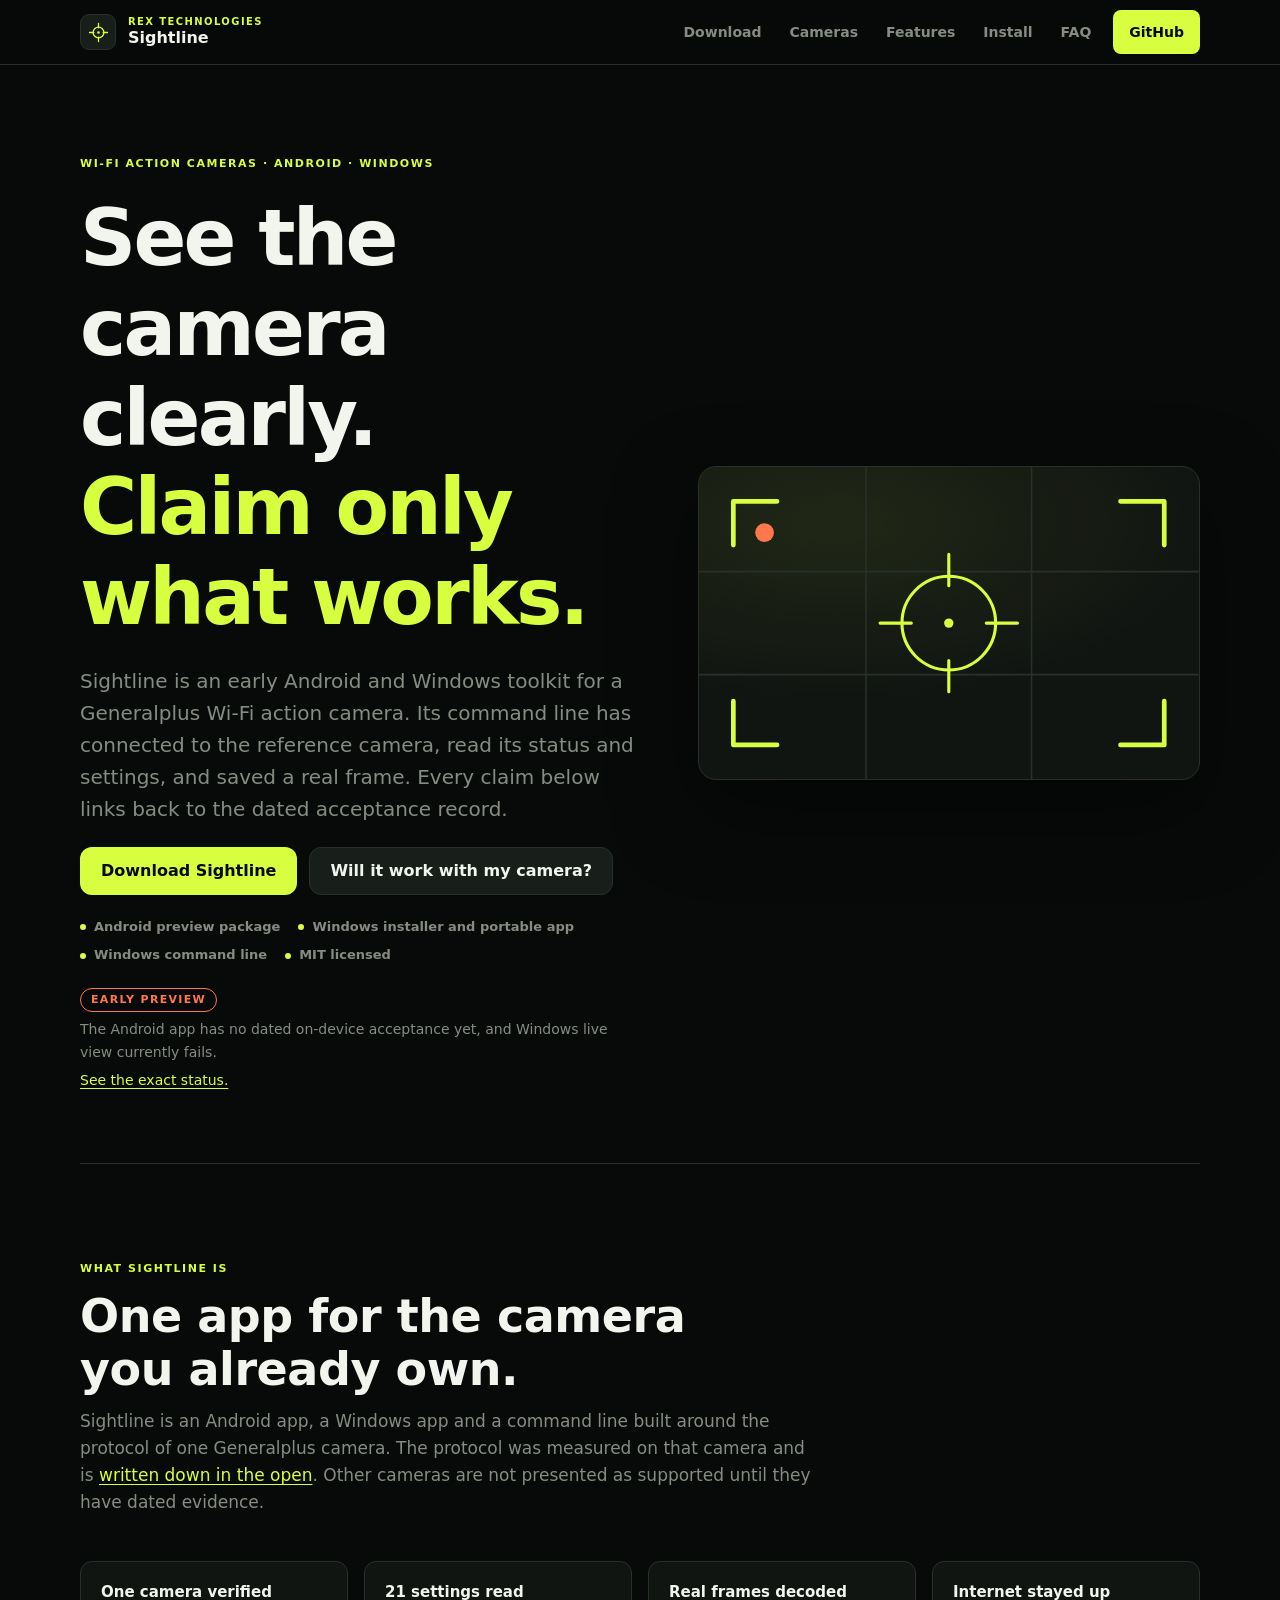
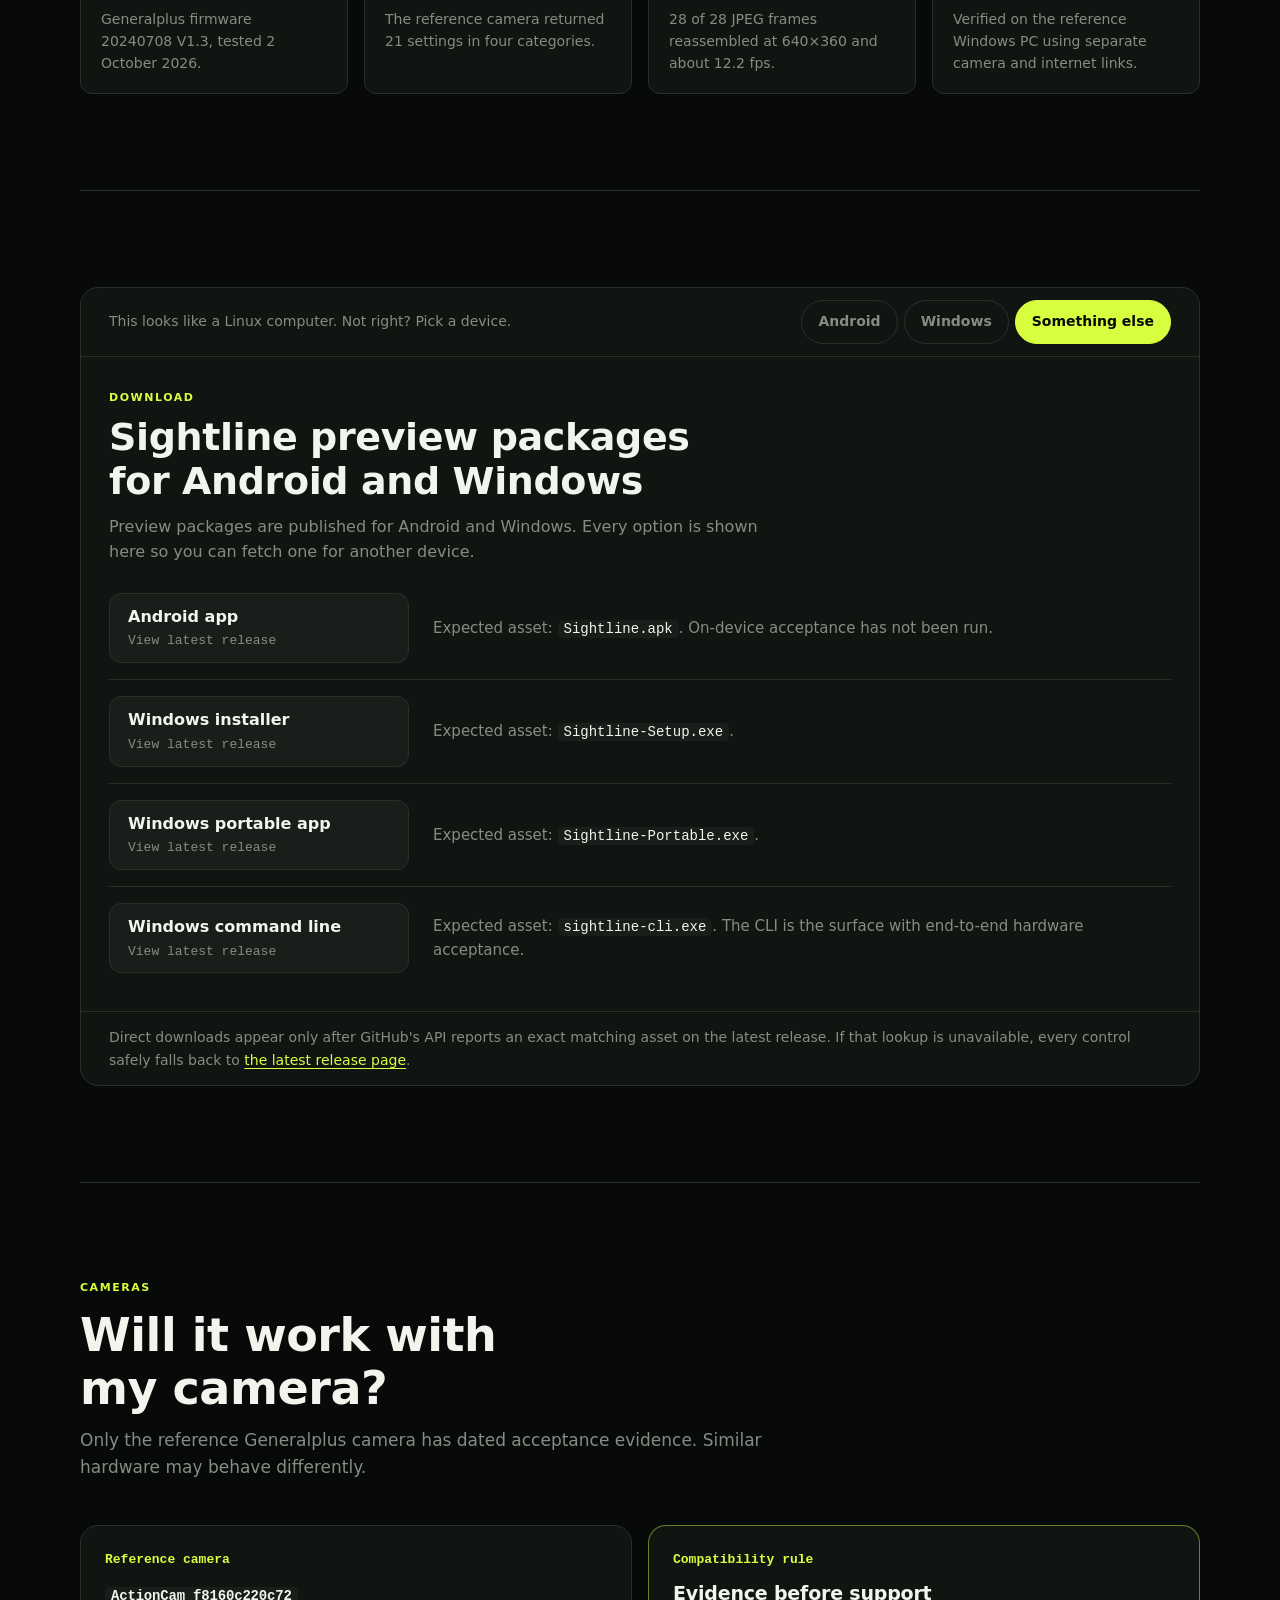
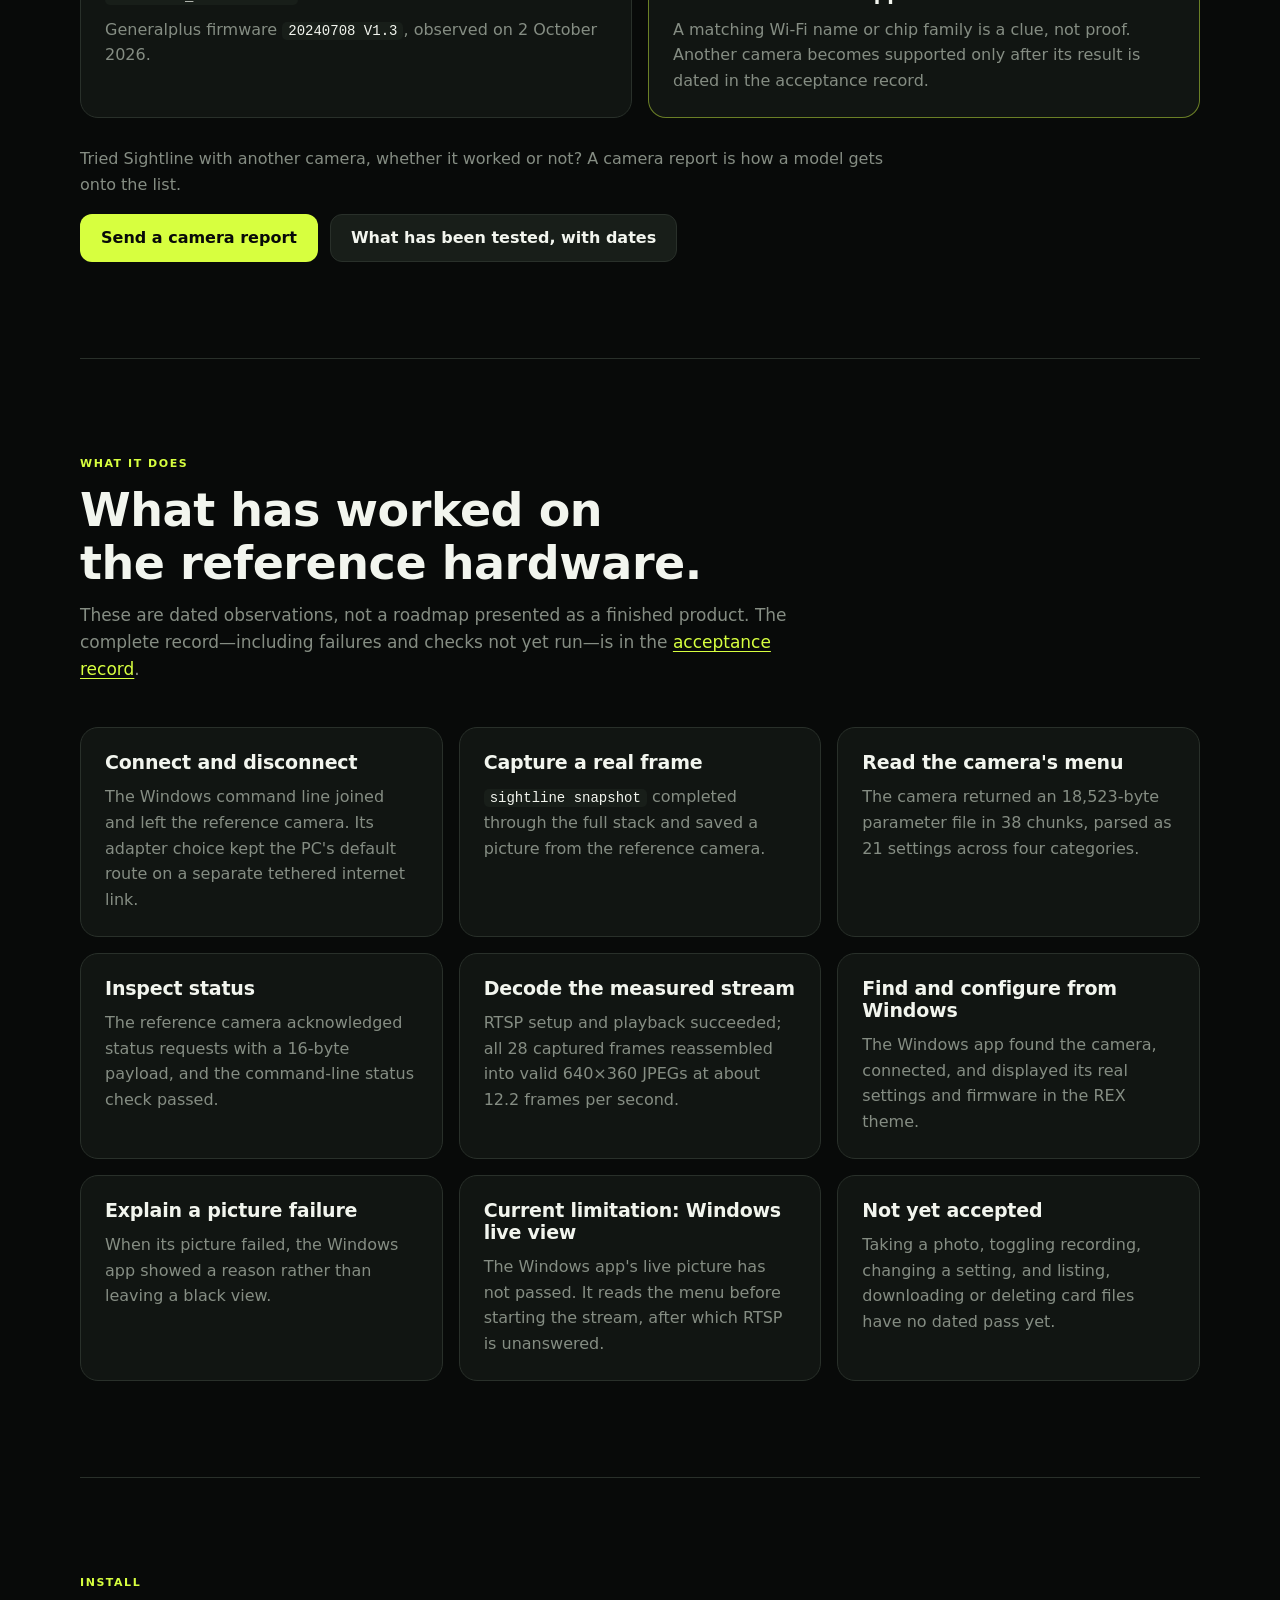
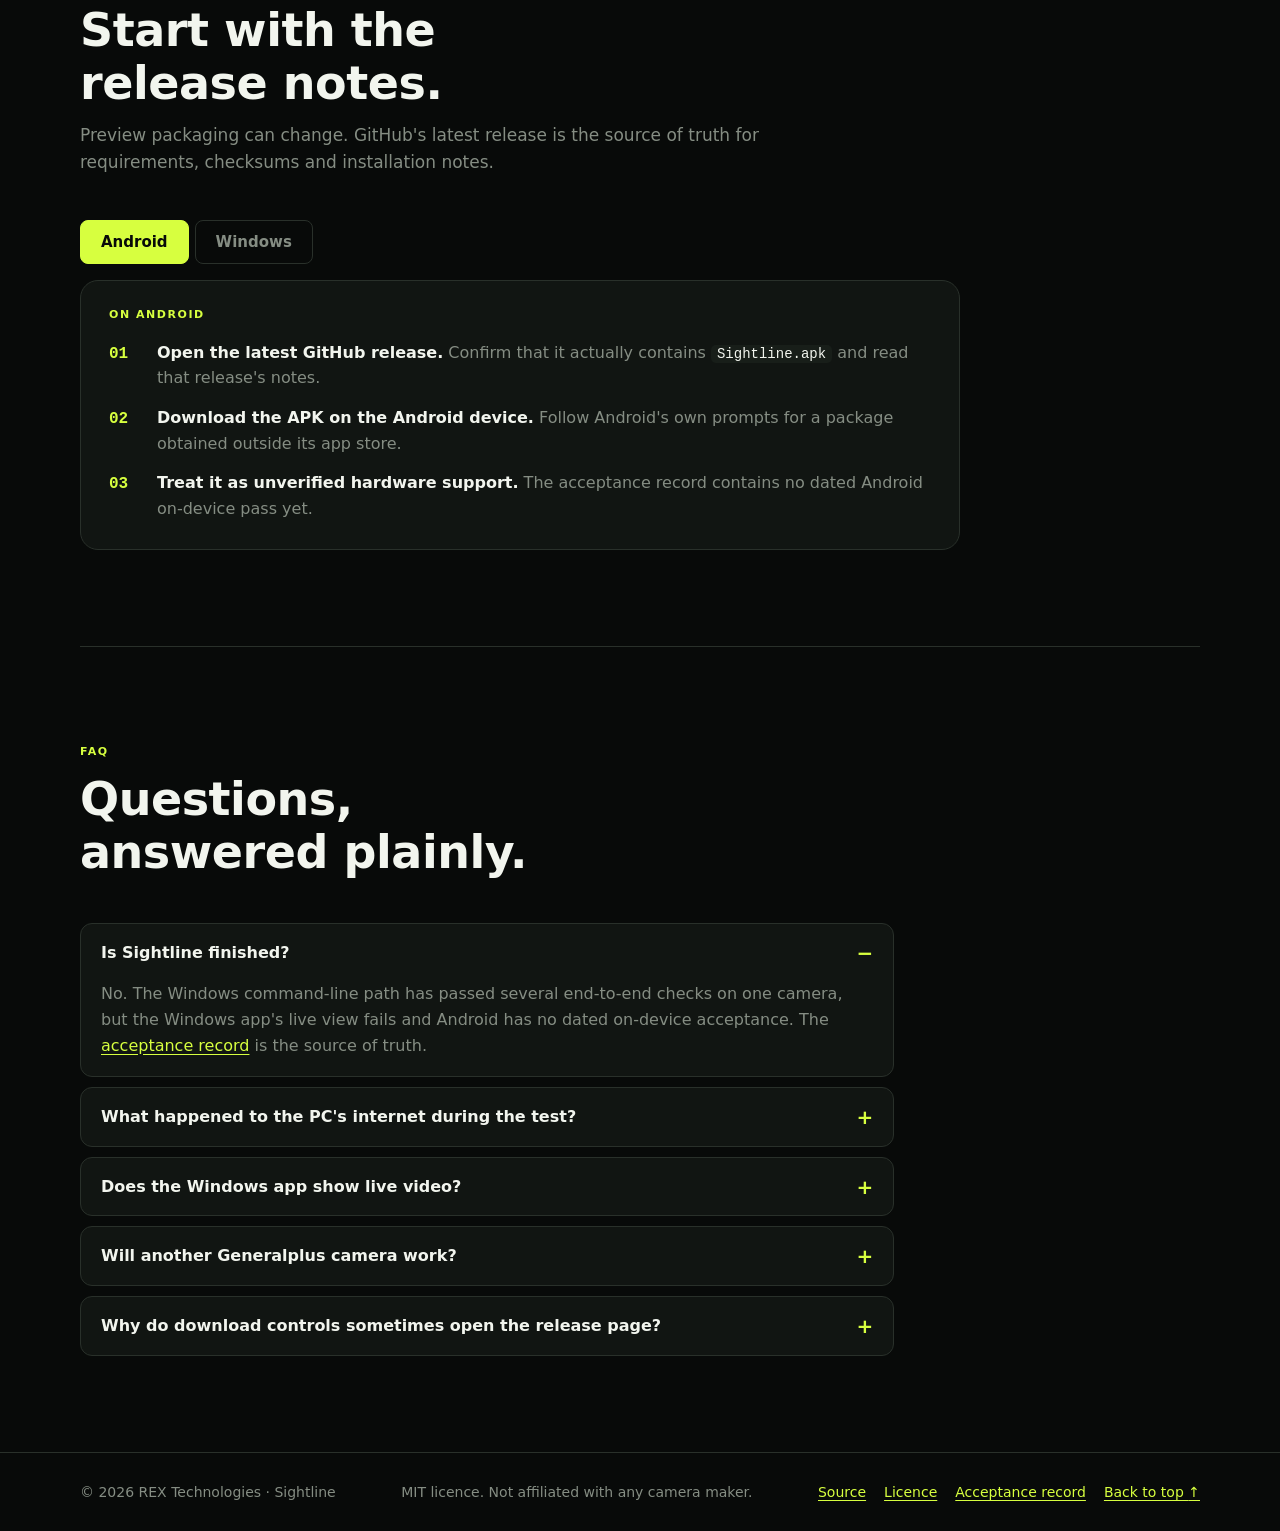
==== site/index.html @ effec991 "fix" ====
<!doctype html>
<html lang="en-GB">
<head>
<meta charset="utf-8">
<meta name="viewport" content="width=device-width,initial-scale=1">
<meta name="description" content="Sightline is an early Android and Windows toolkit for a tested Generalplus Wi-Fi action camera. Download preview builds and see exactly what has been verified on real hardware.">
<meta name="robots" content="index,follow">
<meta name="color-scheme" content="dark">
<meta name="theme-color" content="#080A09">
<meta property="og:title" content="Sightline — honest tools for a Wi-Fi action camera — REX Technologies">
<meta property="og:description" content="Preview builds for Android and Windows, with every real-hardware claim tied to the public acceptance record.">
<meta property="og:type" content="website">
<meta property="og:url" content="https://tochi-mba.github.io/sightline/">
<meta property="og:site_name" content="Sightline">
<meta name="twitter:card" content="summary">
<link rel="canonical" href="https://tochi-mba.github.io/sightline/">
<link rel="icon" href="favicon.svg" type="image/svg+xml">
<link rel="stylesheet" href="styles.css">
<noscript><style>@media(max-width:760px){.site-nav{display:flex!important;position:static!important;flex-direction:column}.menu-button{display:none!important}}</style></noscript>
<title>Sightline — honest tools for a Wi-Fi action camera — REX Technologies</title>
</head>
<body>
<a class="skip-link" href="#main">Skip to content</a>
<div class="ambient ambient-one" aria-hidden="true"></div>
<div class="ambient ambient-two" aria-hidden="true"></div>

<header class="site-header">
  <div class="container nav-wrap">
    <a class="brand" href="#top" aria-label="Sightline, by REX Technologies">
      <span class="brand-mark" aria-hidden="true"><svg viewBox="0 0 32 32"><circle cx="16" cy="16" r="7.5"/><path d="M16 3.5v6M16 22.5v6M3.5 16h6M22.5 16h6"/><circle class="brand-dot" cx="16" cy="16" r="1.8"/></svg></span>
      <span class="brand-lockup"><span class="brand-company">REX Technologies</span><span class="brand-name">Sightline</span></span>
    </a>
    <button class="menu-button" id="menu-button" type="button" aria-expanded="false" aria-controls="site-nav"><span class="sr-only">Toggle navigation</span><span></span><span></span></button>
    <nav id="site-nav" class="site-nav" aria-label="Primary navigation">
      <a href="#download">Download</a>
      <a href="#cameras">Cameras</a>
      <a href="#features">Features</a>
      <a href="#install">Install</a>
      <a href="#faq">FAQ</a>
      <a class="nav-github" href="https://github.com/tochi-mba/sightline">GitHub</a>
    </nav>
  </div>
</header>

<main id="main">
  <section class="hero container" id="top">
    <div class="hero-copy">
      <p class="eyebrow signal">Wi-Fi action cameras · Android · Windows</p>
      <h1>See the camera clearly. <span>Claim only what works.</span></h1>
      <p class="hero-lede">
        Sightline is an early Android and Windows toolkit for a Generalplus Wi-Fi action camera.
        Its command line has connected to the reference camera, read its status and settings, and
        saved a real frame. Every claim below links back to the dated acceptance record.
      </p>
      <div class="hero-actions">
        <a class="button button-primary" href="#download">Download Sightline</a>
        <a class="button button-secondary" href="#cameras">Will it work with my camera?</a>
      </div>
      <div class="hero-meta">
        <span>Android preview package</span>
        <span>Windows installer and portable app</span>
        <span>Windows command line</span>
        <span>MIT licensed</span>
      </div>
      <p class="hero-status"><span class="pill">Early preview</span> The Android app has no dated on-device acceptance yet, and Windows live view currently fails. <a href="#faq">See the exact status.</a></p>
    </div>
    <div class="viewfinder" aria-hidden="true">
      <svg viewBox="0 0 320 200" focusable="false">
        <path class="vf-grid" d="M107 0v200M213 0v200M0 67h320M0 133h320"/>
        <path class="vf-corner" d="M22 50V22h28M270 22h28v28M298 150v28h-28M50 178H22v-28"/>
        <circle class="vf-ring" cx="160" cy="100" r="30"/>
        <path class="vf-cross" d="M160 56v20M160 124v20M116 100h20M184 100h20"/>
        <circle class="vf-dot" cx="160" cy="100" r="3"/>
        <circle class="vf-live" cx="42" cy="42" r="6"/>
      </svg>
    </div>
  </section>

  <section class="section container" id="about">
    <div class="section-heading">
      <p class="eyebrow signal">What Sightline is</p>
      <h2>One app for the camera you already own.</h2>
      <p>
        Sightline is an Android app, a Windows app and a command line built around the protocol of
        one Generalplus camera. The protocol was measured on that camera and is
        <a href="https://github.com/tochi-mba/sightline/blob/main/docs/PROTOCOL.md">written down in the open</a>.
        Other cameras are not presented as supported until they have dated evidence.
      </p>
    </div>
    <div class="facts">
      <div><strong>One camera verified</strong><span>Generalplus firmware 20240708 V1.3, tested 2 October 2026.</span></div>
      <div><strong>21 settings read</strong><span>The reference camera returned 21 settings in four categories.</span></div>
      <div><strong>Real frames decoded</strong><span>28 of 28 JPEG frames reassembled at 640×360 and about 12.2 fps.</span></div>
      <div><strong>Internet stayed up</strong><span>Verified on the reference Windows PC using separate camera and internet links.</span></div>
    </div>
  </section>

  <section class="section container" id="download" aria-labelledby="download-title">
    <div class="download">
      <div class="download-top">
        <p class="download-guess" id="download-guess" aria-live="polite">Choose the download for the device that will run it.</p>
        <div class="chips" id="download-chips" role="group" aria-label="Show the downloads for" hidden>
          <button class="chip" id="chip-android" type="button" aria-pressed="false">Android</button>
          <button class="chip" id="chip-windows" type="button" aria-pressed="false">Windows</button>
          <button class="chip" id="chip-other" type="button" aria-pressed="false">Something else</button>
        </div>
      </div>
      <div class="download-head">
        <p class="eyebrow signal">Download</p>
        <h2 id="download-title">Sightline preview packages for Android and Windows</h2>
        <p id="download-note">Every option opens the latest GitHub release until that release confirms the exact asset is attached. No download URL is guessed.</p>
      </div>
      <ul class="download-list" id="download-list">
        <li class="download-item" id="download-apk">
          <div class="download-phone" id="download-phone" hidden>
            <p class="eyebrow signal">Get it on your phone</p>
            <p>Open <strong>tochi-mba.github.io/sightline</strong> on the phone and download it there, or download it here and copy it across.</p>
            <!-- The QR code's slot. Once site/apk-qr.svg has been generated and committed, put this
                 line here, uncommented; until then the page references no file that does not exist.
                 <img class="download-qr" src="apk-qr.svg" alt="A QR code that opens the Android download" width="148" height="148">
            -->
          </div>
          <a class="download-link" href="https://github.com/tochi-mba/sightline/releases/latest"><span class="download-label">Android app</span><span class="download-file">View latest release</span></a>
          <div class="download-text">
            <p>Expected asset: <code>Sightline.apk</code>. On-device acceptance has not been run.</p>
            <p class="download-meta" id="meta-apk" hidden></p>
          </div>
        </li>
        <li class="download-item" id="download-setup">
          <a class="download-link" href="https://github.com/tochi-mba/sightline/releases/latest"><span class="download-label">Windows installer</span><span class="download-file">View latest release</span></a>
          <div class="download-text">
            <p>Expected asset: <code>Sightline-Setup.exe</code>.</p>
            <p class="download-meta" id="meta-setup" hidden></p>
          </div>
        </li>
        <li class="download-item" id="download-portable">
          <a class="download-link" href="https://github.com/tochi-mba/sightline/releases/latest"><span class="download-label">Windows portable app</span><span class="download-file">View latest release</span></a>
          <div class="download-text">
            <p>Expected asset: <code>Sightline-Portable.exe</code>.</p>
            <p class="download-meta" id="meta-portable" hidden></p>
          </div>
        </li>
        <li class="download-item" id="download-cli">
          <a class="download-link" href="https://github.com/tochi-mba/sightline/releases/latest"><span class="download-label">Windows command line</span><span class="download-file">View latest release</span></a>
          <div class="download-text">
            <p>Expected asset: <code>sightline-cli.exe</code>. The CLI is the surface with end-to-end hardware acceptance.</p>
            <p class="download-meta" id="meta-cli" hidden></p>
          </div>
        </li>
      </ul>
      <div class="download-foot">
        <p>
          Direct downloads appear only after GitHub's API reports an exact matching asset on the
          latest release. If that lookup is unavailable, every control safely falls back to
          <a href="https://github.com/tochi-mba/sightline/releases/latest">the latest release page</a>.
        </p>
      </div>
    </div>
  </section>

  <section class="section container" id="cameras">
    <div class="section-heading">
      <p class="eyebrow signal">Cameras</p>
      <h2>Will it work with my camera?</h2>
      <p>Only the reference Generalplus camera has dated acceptance evidence. Similar hardware may behave differently.</p>
    </div>
    <div class="steps steps-two">
      <div class="step">
        <span class="step-number">Reference camera</span>
        <h3><code>ActionCam_f8160c220c72</code></h3>
        <p>Generalplus firmware <code>20240708 V1.3</code>, observed on 2 October 2026.</p>
      </div>
      <div class="step step-verified">
        <span class="step-number">Compatibility rule</span>
        <h3>Evidence before support</h3>
        <p>A matching Wi-Fi name or chip family is a clue, not proof. Another camera becomes supported only after its result is dated in the acceptance record.</p>
      </div>
    </div>
    <div class="camera-report">
      <p>Tried Sightline with another camera, whether it worked or not? A camera report is how a model gets onto the list.</p>
      <div class="hero-actions">
        <a class="button button-primary" href="https://github.com/tochi-mba/sightline/issues/new?title=Camera%20report%3A%20&amp;body=Camera%2C%20as%20named%20on%20it%20or%20its%20box%3A%0A%0AHow%20its%20Wi-Fi%20name%20starts%20%28for%20example%20ActionCam_%3B%20leave%20off%20the%20rest%2C%20which%20can%20identify%20your%20camera%29%3A%0A%0AIs%20it%20at%20192.168.100.1%20once%20you%20have%20joined%20its%20Wi-Fi%3F%0A%0AFirmware%2C%20if%20you%20can%20see%20it%3A%0A%0AWhat%20worked%3A%0A%0AWhat%20did%20not%3A%0A">Send a camera report</a>
        <a class="button button-secondary" href="https://github.com/tochi-mba/sightline/blob/main/docs/ACCEPTANCE.md">What has been tested, with dates</a>
      </div>
    </div>
  </section>

  <section class="section container" id="features">
    <div class="section-heading">
      <p class="eyebrow signal">What it does</p>
      <h2>What has worked on the reference hardware.</h2>
      <p>
        These are dated observations, not a roadmap presented as a finished product. The complete
        record—including failures and checks not yet run—is in the
        <a href="https://github.com/tochi-mba/sightline/blob/main/docs/ACCEPTANCE.md">acceptance record</a>.
      </p>
    </div>
    <div class="feature-grid">
      <div class="feature-card">
        <h3>Connect and disconnect</h3>
        <p>The Windows command line joined and left the reference camera. Its adapter choice kept the PC's default route on a separate tethered internet link.</p>
      </div>
      <div class="feature-card">
        <h3>Capture a real frame</h3>
        <p><code>sightline snapshot</code> completed through the full stack and saved a picture from the reference camera.</p>
      </div>
      <div class="feature-card">
        <h3>Read the camera's menu</h3>
        <p>The camera returned an 18,523-byte parameter file in 38 chunks, parsed as 21 settings across four categories.</p>
      </div>
      <div class="feature-card">
        <h3>Inspect status</h3>
        <p>The reference camera acknowledged status requests with a 16-byte payload, and the command-line status check passed.</p>
      </div>
      <div class="feature-card">
        <h3>Decode the measured stream</h3>
        <p>RTSP setup and playback succeeded; all 28 captured frames reassembled into valid 640×360 JPEGs at about 12.2 frames per second.</p>
      </div>
      <div class="feature-card">
        <h3>Find and configure from Windows</h3>
        <p>The Windows app found the camera, connected, and displayed its real settings and firmware in the REX theme.</p>
      </div>
      <div class="feature-card">
        <h3>Explain a picture failure</h3>
        <p>When its picture failed, the Windows app showed a reason rather than leaving a black view.</p>
      </div>
      <div class="feature-card">
        <h3>Current limitation: Windows live view</h3>
        <p>The Windows app's live picture has not passed. It reads the menu before starting the stream, after which RTSP is unanswered.</p>
      </div>
      <div class="feature-card">
        <h3>Not yet accepted</h3>
        <p>Taking a photo, toggling recording, changing a setting, and listing, downloading or deleting card files have no dated pass yet.</p>
      </div>
    </div>
  </section>

  <section class="section container" id="install">
    <div class="section-heading">
      <p class="eyebrow signal">Install</p>
      <h2>Start with the release notes.</h2>
      <p>Preview packaging can change. GitHub's latest release is the source of truth for requirements, checksums and installation notes.</p>
    </div>
    <div class="tabs" id="install-tabs" role="tablist" aria-label="Install on" hidden>
      <button class="tab" id="tab-android" type="button" role="tab" aria-selected="true" aria-controls="install-android">Android</button>
      <button class="tab" id="tab-windows" type="button" role="tab" aria-selected="false" aria-controls="install-windows" tabindex="-1">Windows</button>
    </div>
    <div class="tab-panel" id="install-android" role="tabpanel" aria-labelledby="tab-android">
      <h3 class="panel-title">On Android</h3>
      <ol class="install-steps">
        <li><strong>Open the latest GitHub release.</strong> Confirm that it actually contains <code>Sightline.apk</code> and read that release's notes.</li>
        <li><strong>Download the APK on the Android device.</strong> Follow Android's own prompts for a package obtained outside its app store.</li>
        <li><strong>Treat it as unverified hardware support.</strong> The acceptance record contains no dated Android on-device pass yet.</li>
      </ol>
    </div>
    <div class="tab-panel" id="install-windows" role="tabpanel" aria-labelledby="tab-windows">
      <h3 class="panel-title">On Windows</h3>
      <ol class="install-steps">
        <li><strong>Open the latest GitHub release.</strong> Choose <code>Sightline-Setup.exe</code>, <code>Sightline-Portable.exe</code> or <code>sightline-cli.exe</code> only when that exact asset is attached.</li>
        <li><strong>Read the release notes.</strong> They carry the current Windows requirements and integrity information; this page does not guess them.</li>
        <li><strong>Use the command line for the accepted path.</strong> On the reference PC, these operations passed on 2 October 2026:
          <pre class="console"><code>.\sightline-cli.exe adapters
.\sightline-cli.exe connect --ssid ActionCam_…
.\sightline-cli.exe settings
.\sightline-cli.exe snapshot --out frame.jpg</code></pre>
        </li>
      </ol>
    </div>
  </section>

  <section class="section container" id="faq">
    <div class="section-heading">
      <p class="eyebrow signal">FAQ</p>
      <h2>Questions, answered plainly.</h2>
    </div>
    <div class="faq">
      <details open>
        <summary>Is Sightline finished?</summary>
        <p>No. The Windows command-line path has passed several end-to-end checks on one camera, but the Windows app's live view fails and Android has no dated on-device acceptance. The <a href="https://github.com/tochi-mba/sightline/blob/main/docs/ACCEPTANCE.md">acceptance record</a> is the source of truth.</p>
      </details>
      <details>
        <summary>What happened to the PC's internet during the test?</summary>
        <p>On 2 October 2026, the reference PC joined the camera through a TP-Link USB Wi-Fi adapter while its default route stayed on a tethered link. An HTTP request still succeeded. The Android/mobile-data case was not run.</p>
      </details>
      <details>
        <summary>Does the Windows app show live video?</summary>
        <p>Not yet. That acceptance check currently fails because the app reads the menu before starting the stream and RTSP is then unanswered. The command-line snapshot path did pass.</p>
      </details>
      <details>
        <summary>Will another Generalplus camera work?</summary>
        <p>It might, but there is no dated evidence yet. Only the reference camera on firmware <code>20240708 V1.3</code> is represented as tested.</p>
      </details>
      <details>
        <summary>Why do download controls sometimes open the release page?</summary>
        <p>The page creates a direct download only after GitHub reports the exact asset on the latest release. If no release exists, an asset is missing, or the API cannot be reached, it falls back to the release page instead of guessing a URL.</p>
      </details>
    </div>
  </section>
</main>

<footer class="site-footer">
  <div class="container footer-wrap">
    <span>© 2026 REX Technologies · Sightline</span>
    <span>MIT licence. Not affiliated with any camera maker.</span>
    <span class="footer-links">
      <a href="https://github.com/tochi-mba/sightline">Source</a>
      <a href="https://github.com/tochi-mba/sightline/blob/main/LICENSE">Licence</a>
      <a href="https://github.com/tochi-mba/sightline/blob/main/docs/ACCEPTANCE.md">Acceptance record</a>
      <a href="#top">Back to top <span aria-hidden="true">↑</span></a>
    </span>
  </div>
</footer>
<script type="module" src="app.js"></script>
</body>
</html>
---- site/styles.css ----
/* Sightline — REX Technologies. The ink/signal palette shared across REX products; dark by design. */

:root{
  --ink:#080A09;
  --panel:#111512;
  --raised:#181E19;
  --line:#29302A;
  --text:#F2F5EE;
  --muted:#858D83;
  --signal:#D7FF3F;
  --live:#FF774D;
  --signal-wash:rgba(215,255,63,.10);
  --radius-s:8px;
  --radius-m:12px;
  --radius-l:18px;
  --gutter:clamp(16px,4vw,32px);
  --page:1120px;
  --section:clamp(56px,8vw,96px);
  --font:"Segoe UI",system-ui,-apple-system,"Helvetica Neue",Arial,sans-serif;
  --mono:"Cascadia Mono","SF Mono",Consolas,ui-monospace,Menlo,monospace;
  color-scheme:dark;
}

*,*::before,*::after{box-sizing:border-box}
html{background:var(--ink);scroll-behavior:smooth;-webkit-text-size-adjust:100%;overflow-x:hidden}
body{margin:0;background:var(--ink);color:var(--text);font-family:var(--font);font-size:16px;line-height:1.6;-webkit-font-smoothing:antialiased;overflow-x:hidden}
a{color:var(--signal);text-decoration:none}
a:hover{text-decoration:underline}
button{font:inherit}
svg{display:block}
code,kbd,pre{font-family:var(--mono)}
:focus-visible{outline:2px solid var(--signal);outline-offset:3px;border-radius:4px}
/* The page script shows and hides by this attribute, so it has to win over any display a class sets. */
[hidden]{display:none!important}
/* A section reached by its anchor stops clear of the sticky header. */
section[id],.tab-panel{scroll-margin-top:84px}

.container{width:min(var(--page),100% - 2 * var(--gutter));margin-inline:auto}
.section{padding:var(--section) 0;border-top:1px solid var(--line)}
.sr-only{position:absolute;width:1px;height:1px;padding:0;margin:-1px;overflow:hidden;clip:rect(0,0,0,0);white-space:nowrap;border:0}
.skip-link{position:absolute;left:12px;top:-60px;background:var(--signal);color:var(--ink);padding:10px 14px;border-radius:var(--radius-s);font-weight:700;z-index:100}
.skip-link:focus{top:12px}

h1,h2,h3{margin:0;line-height:1.15;font-weight:700;letter-spacing:-.01em}
h1,h2{text-wrap:balance}
h1{font-size:clamp(40px,6.4vw,78px);letter-spacing:-.035em;font-weight:900}
h1 span{color:var(--signal)}
h2{font-size:clamp(28px,4.2vw,46px)}
h3{font-size:19px}
p{margin:0}
strong{font-weight:700;color:var(--text)}
code{color:var(--text);background:var(--raised);padding:1px 6px;border-radius:5px;font-size:14px;overflow-wrap:anywhere}
pre code{padding:0;background:none;overflow-wrap:normal}
kbd{font-family:var(--font);font-weight:700;font-size:.92em;color:var(--text);background:var(--raised);border:1px solid var(--line);border-radius:6px;padding:1px 7px;white-space:nowrap}

.eyebrow{font-size:11px;font-weight:700;letter-spacing:.14em;text-transform:uppercase;color:var(--muted);display:flex;align-items:center;gap:9px}
.eyebrow.signal{color:var(--signal)}
.pill{display:inline-flex;align-items:center;min-height:24px;padding:0 10px;border-radius:999px;border:1px solid var(--live);color:var(--live);font-size:11px;font-weight:700;letter-spacing:.12em;text-transform:uppercase;white-space:nowrap}

.ambient{position:fixed;border-radius:50%;filter:blur(90px);pointer-events:none;opacity:.14;z-index:-2}
.ambient-one{width:520px;height:520px;background:var(--signal);top:90px;right:-230px}
.ambient-two{width:420px;height:420px;background:var(--live);top:620px;left:-250px}

/* Header */
.site-header{position:sticky;top:0;z-index:50;background:rgba(8,10,9,.86);backdrop-filter:blur(12px);-webkit-backdrop-filter:blur(12px);border-bottom:1px solid var(--line)}
.nav-wrap{min-height:64px;display:flex;align-items:center;gap:12px}
.brand{display:flex;align-items:center;gap:12px;color:var(--text);min-height:44px}
.brand:hover{text-decoration:none}
.brand-mark{width:36px;height:36px;border-radius:9px;display:grid;place-items:center;background:var(--raised);border:1px solid var(--line)}
.brand-mark svg{width:23px;fill:none;stroke:var(--signal);stroke-width:1.8;stroke-linecap:round;stroke-linejoin:round}
.brand-mark .brand-dot{fill:var(--signal);stroke:none}
.brand-lockup{display:flex;flex-direction:column;gap:1px;line-height:1.08}
.brand-company{font-size:10px;font-weight:700;letter-spacing:.14em;text-transform:uppercase;color:var(--signal)}
.brand-name{font-size:16px;font-weight:700;color:var(--text)}
.site-nav{margin-left:auto;display:flex;align-items:center;gap:4px}
.site-nav a{color:var(--muted);font-size:14px;font-weight:600;white-space:nowrap;padding:10px 12px;border-radius:var(--radius-s);min-height:44px;display:inline-flex;align-items:center}
.site-nav a:hover{color:var(--text);text-decoration:none;background:var(--raised)}
.nav-github{color:var(--ink)!important;background:var(--signal)!important;margin-left:6px;padding-inline:16px!important}
.nav-github:hover{opacity:.9}
.menu-button{margin-left:auto;display:none;min-width:44px;min-height:44px;padding:0 12px;border:1px solid var(--line);border-radius:var(--radius-s);background:transparent;color:var(--text);cursor:pointer}
.menu-button span:not(.sr-only){display:block;width:16px;height:2px;background:currentColor;margin:5px auto}

/* Hero */
.hero{display:grid;grid-template-columns:1.05fr .95fr;gap:clamp(28px,5vw,64px);align-items:center;padding:clamp(48px,7vw,96px) 0 clamp(40px,6vw,72px)}
.hero-copy{display:flex;flex-direction:column;gap:22px}
.hero-lede{font-size:clamp(17px,1.6vw,20px);color:var(--muted);max-width:56ch}
.hero-actions{display:flex;flex-wrap:wrap;gap:12px}
.hero-meta{display:flex;flex-wrap:wrap;gap:8px 18px;color:var(--muted);font-size:13px;font-weight:600}
.hero-meta span::before{content:"";display:inline-block;width:6px;height:6px;border-radius:50%;background:var(--signal);margin-right:8px;vertical-align:middle}
.hero-status{display:flex;flex-wrap:wrap;align-items:center;gap:6px 10px;color:var(--muted);font-size:14px;max-width:60ch}
.hero-status a{text-decoration:underline;text-underline-offset:3px}
.button{display:inline-flex;align-items:center;gap:8px;min-height:48px;padding:0 20px;border-radius:var(--radius-m);font-weight:700;border:1px solid transparent}
.button:hover{text-decoration:none}
.button-primary{background:var(--signal);color:var(--ink)}
.button-primary:hover{filter:brightness(1.05)}
.button-secondary{background:var(--raised);color:var(--text);border-color:var(--line)}
.button-secondary:hover{border-color:var(--muted)}

/* A viewfinder drawn in lines: what the app is about, without pretending to be a screenshot of it. */
.viewfinder{border-radius:var(--radius-l);background:radial-gradient(120% 90% at 28% 18%,rgba(215,255,63,.08),transparent 62%),var(--panel);border:1px solid var(--line);box-shadow:0 30px 80px rgba(0,0,0,.5);overflow:hidden}
.viewfinder svg{width:100%;height:auto}
.vf-grid{fill:none;stroke:var(--line);stroke-width:1}
.vf-corner{fill:none;stroke:var(--signal);stroke-width:3;stroke-linecap:round;stroke-linejoin:round}
.vf-ring,.vf-cross{fill:none;stroke:var(--signal);stroke-width:2;stroke-linecap:round}
.vf-dot{fill:var(--signal)}
.vf-live{fill:var(--live);animation:live 2.4s ease-in-out infinite}
@keyframes live{50%{opacity:.3}}

/* A window showing commands */
.console{margin:0;padding:22px;border-radius:var(--radius-l);background:var(--panel);border:1px solid var(--line);overflow:auto;font-size:13.5px;line-height:1.7;color:var(--text);box-shadow:0 30px 80px rgba(0,0,0,.5)}

/* Sections */
.section-heading{display:flex;flex-direction:column;gap:12px;max-width:72ch;margin-bottom:clamp(28px,4vw,44px)}
.section-heading p{color:var(--muted);font-size:17px}
.section-heading p.eyebrow{font-size:11px}
.section-heading a,.download-foot a,.camera-report p a,.faq a{text-decoration:underline;text-underline-offset:3px}
.facts{display:grid;grid-template-columns:repeat(4,1fr);gap:16px}
.facts div{display:flex;flex-direction:column;gap:4px;padding:18px 20px;background:var(--panel);border:1px solid var(--line);border-radius:var(--radius-m)}
.facts strong{font-size:15px}
.facts span{font-size:14px;color:var(--muted)}
.steps{display:grid;grid-template-columns:repeat(3,1fr);gap:16px}
.steps-two{grid-template-columns:repeat(2,1fr)}
.step{background:var(--panel);border:1px solid var(--line);border-radius:var(--radius-l);padding:24px;display:flex;flex-direction:column;gap:12px}
.step p{color:var(--muted)}
.step-number{font-family:var(--mono);color:var(--signal);font-weight:700;font-size:13px}
.step-verified{border-color:rgba(215,255,63,.45)}
.camera-report{margin-top:28px;display:grid;gap:16px;max-width:80ch}
.camera-report p{color:var(--muted)}
.feature-grid{display:grid;grid-template-columns:repeat(3,1fr);gap:16px}
.feature-card{background:var(--panel);border:1px solid var(--line);border-radius:var(--radius-l);padding:24px;display:flex;flex-direction:column;gap:10px}
.feature-card p{color:var(--muted)}

/* Download panel. Its own markup is the view for a device Sightline does not run on, so it reads
   correctly before the page script runs, and if it never does. */
.download{background:var(--panel);border:1px solid var(--line);border-radius:var(--radius-l);overflow:hidden}
.download-top{display:flex;flex-wrap:wrap;align-items:center;gap:10px 16px;padding:12px clamp(16px,3vw,28px);border-bottom:1px solid var(--line)}
.download-guess{font-size:14px;color:var(--muted)}
.chips{display:flex;flex-wrap:wrap;gap:6px;margin-left:auto}
.chip{min-height:44px;padding:0 16px;border-radius:999px;border:1px solid var(--line);background:transparent;color:var(--muted);font-size:14px;font-weight:600;cursor:pointer}
.chip:hover{color:var(--text);border-color:var(--muted)}
.chip[aria-pressed="true"]{color:var(--ink);background:var(--signal);border-color:var(--signal)}
.download-head{display:flex;flex-direction:column;gap:10px;padding:clamp(22px,3.5vw,32px) clamp(16px,3vw,28px) 6px}
.download-head h2{font-size:clamp(26px,3.4vw,38px)}
.download-head p:not(.eyebrow){color:var(--muted);max-width:64ch}
.download-list{list-style:none;margin:0;padding:6px clamp(16px,3vw,28px) clamp(14px,2.5vw,22px)}
.download-item{display:grid;grid-template-columns:minmax(0,300px) minmax(0,1fr);align-items:center;gap:12px 24px;padding:16px 0}
.download-item+.download-item{border-top:1px solid var(--line)}
.download-link{display:flex;flex-direction:column;justify-content:center;gap:2px;min-height:60px;padding:10px 18px;border-radius:var(--radius-m);background:var(--raised);border:1px solid var(--line);color:var(--text)}
.download-link:hover{text-decoration:none;border-color:var(--muted)}
.download-label{font-weight:700}
.download-file{font-family:var(--mono);font-size:13px;color:var(--muted);overflow-wrap:anywhere}
.download-text{display:grid;gap:4px;color:var(--muted);font-size:15px}
.download-meta{color:var(--text);font-size:14px;overflow-wrap:anywhere}
.download-item.is-lead .download-link{min-height:68px;background:var(--signal);border-color:var(--signal);color:var(--ink)}
.download-item.is-lead .download-link:hover{filter:brightness(1.05)}
.download-item.is-lead .download-file{color:var(--ink);opacity:.75}
.download-phone{grid-column:1/-1;display:grid;gap:6px;color:var(--muted);font-size:15px}
.download-phone strong{overflow-wrap:anywhere}
/* For the QR code's slot in index.html: a code needs a light quiet zone around it to scan. */
.download-qr{width:148px;height:148px;padding:8px;border-radius:var(--radius-s);background:#FFFFFF}
.download-foot{padding:14px clamp(16px,3vw,28px);border-top:1px solid var(--line);font-size:14px;color:var(--muted)}

/* Install */
.tabs{display:flex;flex-wrap:wrap;gap:6px;margin-bottom:16px}
.tab{min-height:44px;padding:0 20px;border-radius:var(--radius-s);border:1px solid var(--line);background:transparent;color:var(--muted);font-size:15px;font-weight:600;cursor:pointer}
.tab:hover{color:var(--text);border-color:var(--muted)}
.tab[aria-selected="true"]{color:var(--ink);background:var(--signal);border-color:var(--signal)}
.tab-panel{max-width:880px;display:grid;gap:18px;padding:clamp(20px,3vw,28px);background:var(--panel);border:1px solid var(--line);border-radius:var(--radius-l)}
.tab-panel+.tab-panel{margin-top:14px}
.panel-title{font-size:11px;font-weight:700;letter-spacing:.14em;text-transform:uppercase;color:var(--signal)}
.install-steps{margin:0;padding-left:0;list-style:none;counter-reset:step;display:grid;gap:14px}
.install-steps li{counter-increment:step;position:relative;padding-left:48px;color:var(--muted);min-width:0}
.install-steps li::before{content:counter(step,decimal-leading-zero);position:absolute;left:0;top:2px;font-family:var(--mono);font-weight:700;color:var(--signal)}
.install-steps em{font-style:normal;font-weight:600;color:var(--text)}
.install-steps .console{margin-top:12px;padding:16px 18px;font-size:13px;box-shadow:none}

/* Privacy */
.privacy-list{list-style:none;margin:0;padding:0;display:grid;gap:14px;max-width:80ch}
.privacy-list li{position:relative;padding-left:24px;color:var(--muted)}
.privacy-list li::before{content:"";position:absolute;left:2px;top:.62em;width:8px;height:8px;border-radius:50%;background:var(--signal)}

/* FAQ */
.faq{display:grid;gap:10px;max-width:80ch}
.faq details{background:var(--panel);border:1px solid var(--line);border-radius:var(--radius-m);padding:0 20px}
.faq summary{cursor:pointer;padding:16px 0;font-weight:700;list-style:none;display:flex;justify-content:space-between;gap:16px;align-items:center}
.faq summary::-webkit-details-marker{display:none}
.faq summary::after{content:"+";color:var(--signal);font-weight:700;font-size:20px;line-height:1}
.faq details[open] summary::after{content:"−"}
.faq p{padding:0 0 18px;color:var(--muted)}

/* Footer */
.site-footer{border-top:1px solid var(--line);padding:28px 0;color:var(--muted);font-size:14px}
.footer-wrap{display:flex;flex-wrap:wrap;justify-content:space-between;gap:10px}
.site-footer a{text-decoration:underline;text-underline-offset:3px}
.footer-links{display:flex;flex-wrap:wrap;gap:18px}

/* 404 */
.not-found{padding:clamp(72px,14vh,140px) 0;max-width:720px}
.not-found h1{margin:14px 0 0;font-size:clamp(34px,5.6vw,60px)}
.not-found .hero-lede{margin-top:16px}
.not-found .hero-actions{margin-top:28px}

@media(prefers-reduced-motion:reduce){html{scroll-behavior:auto}*,*::before,*::after{transition:none!important;animation:none!important}}

/* Responsive */
@media(max-width:1000px){
  .hero{grid-template-columns:1fr}
  .viewfinder{max-width:560px}
  .steps,.feature-grid,.facts{grid-template-columns:repeat(2,1fr)}
}
@media(forced-colors:active){
  .ambient{display:none}
  .button-primary,.nav-github,.chip[aria-pressed="true"],.tab[aria-selected="true"],.download-item.is-lead .download-link{border:2px solid ButtonText}
}
@media(max-width:760px){
  .menu-button{display:block}
  .site-nav{display:none;position:absolute;left:0;right:0;top:100%;flex-direction:column;align-items:stretch;padding:10px var(--gutter) 16px;background:var(--ink);border-bottom:1px solid var(--line)}
  .site-nav.open{display:flex}
  .site-nav a{min-height:46px}
  .nav-github{margin-left:0;justify-content:center}
  .brand-name{font-size:14px}
  .steps,.feature-grid,.facts{grid-template-columns:1fr}
  .chips{margin-left:0}
  .download-item{grid-template-columns:minmax(0,1fr)}
}
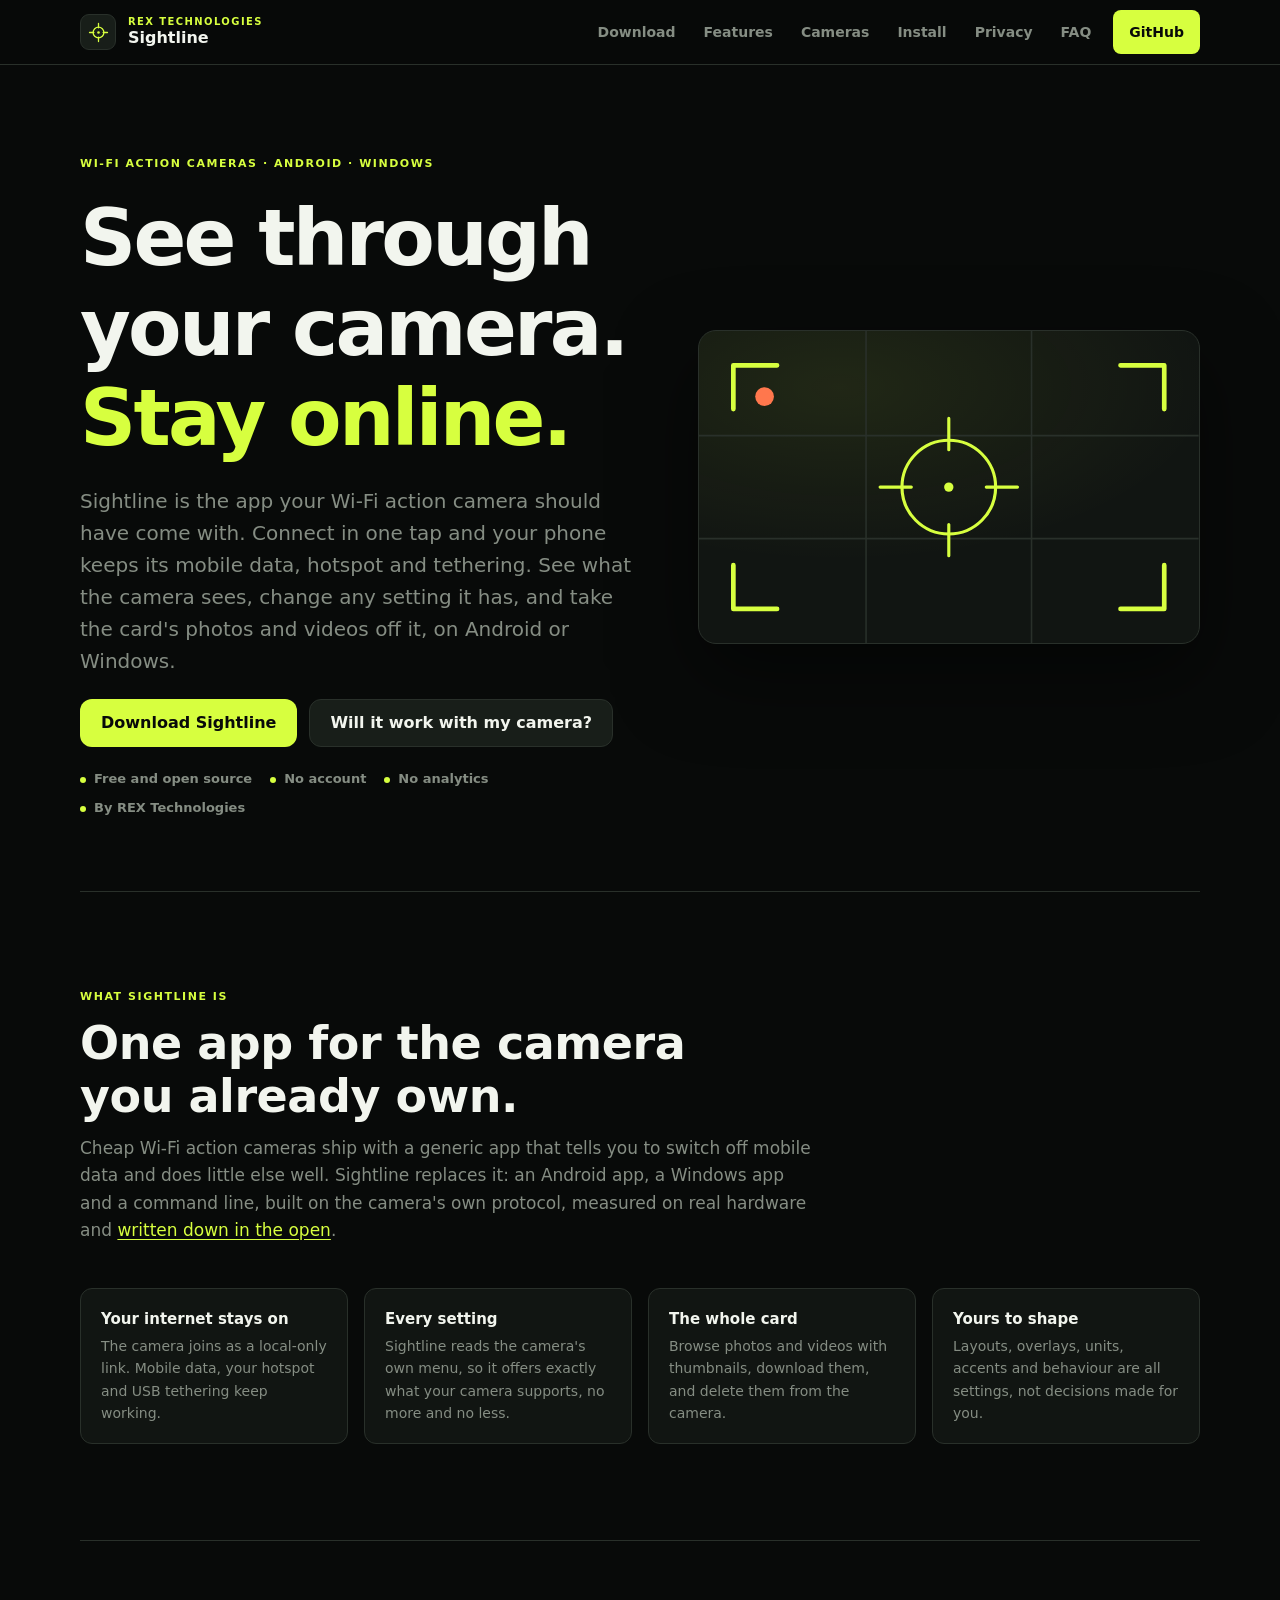
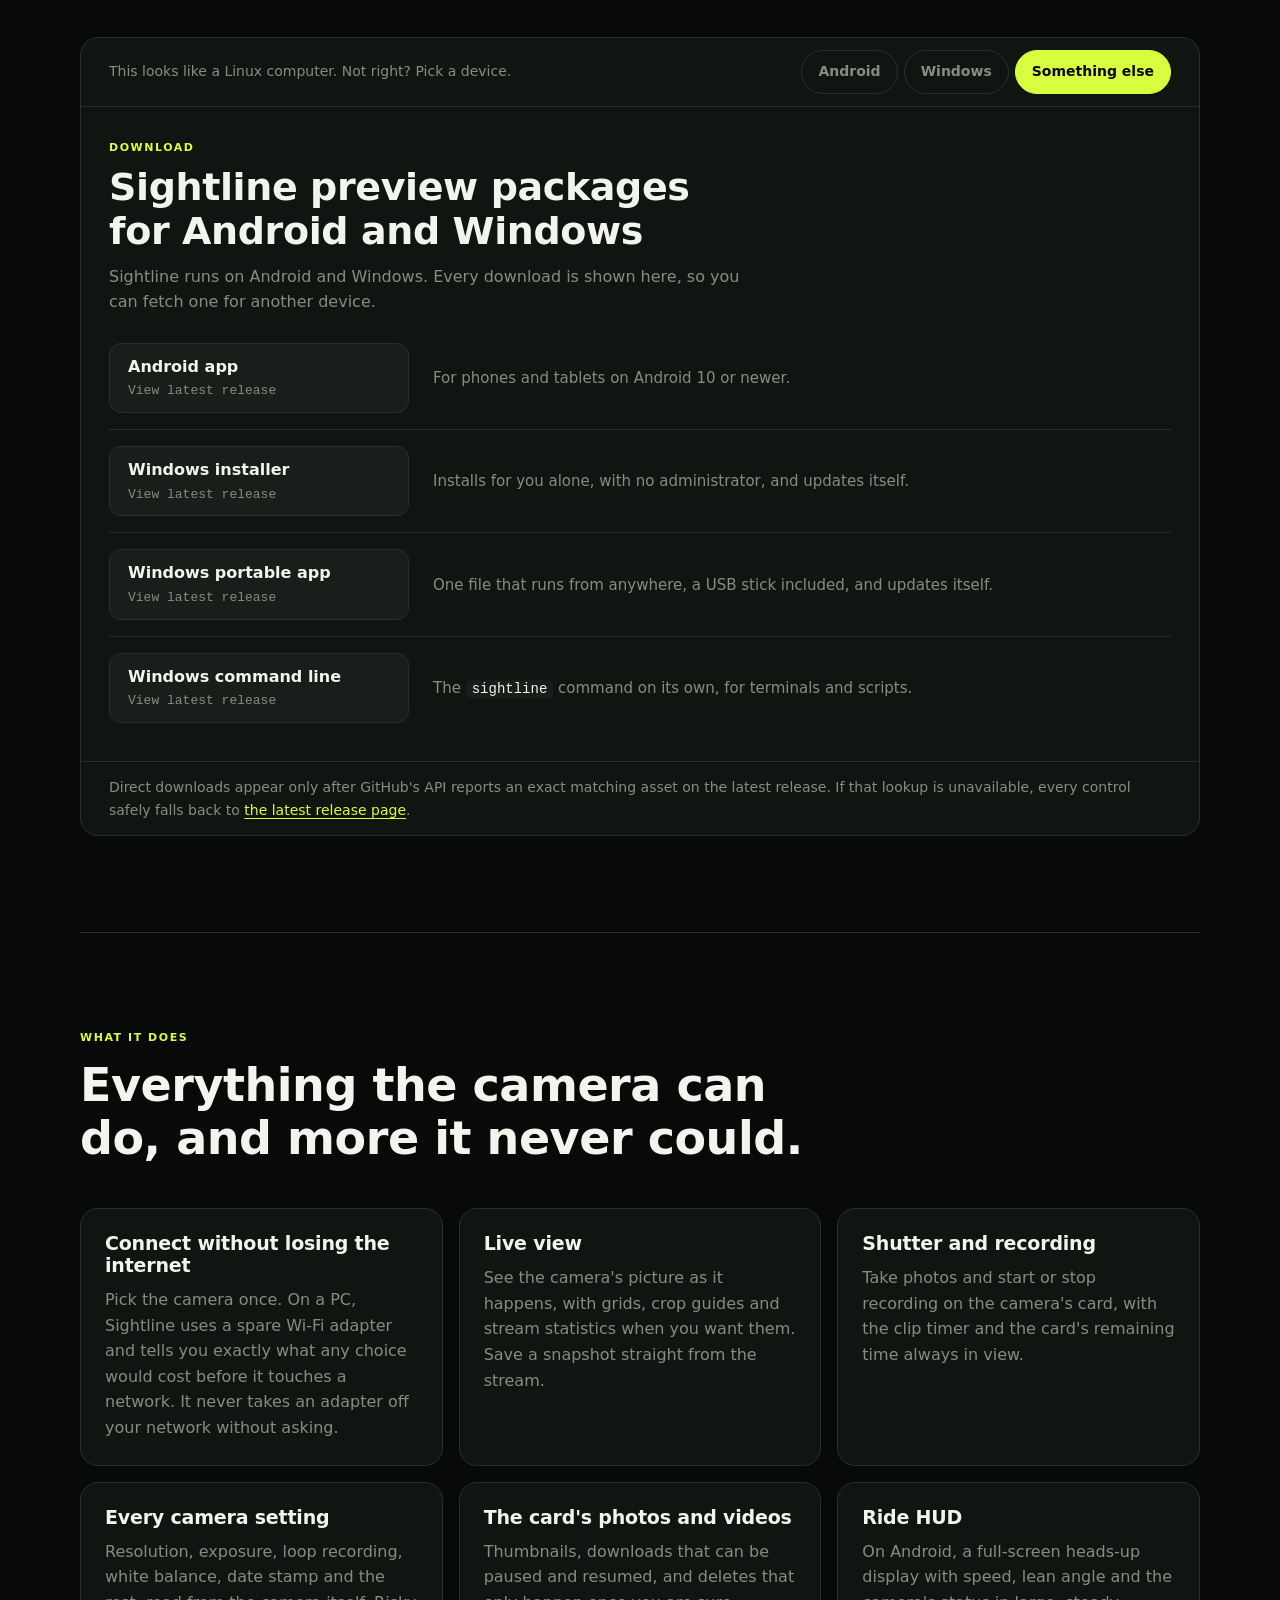
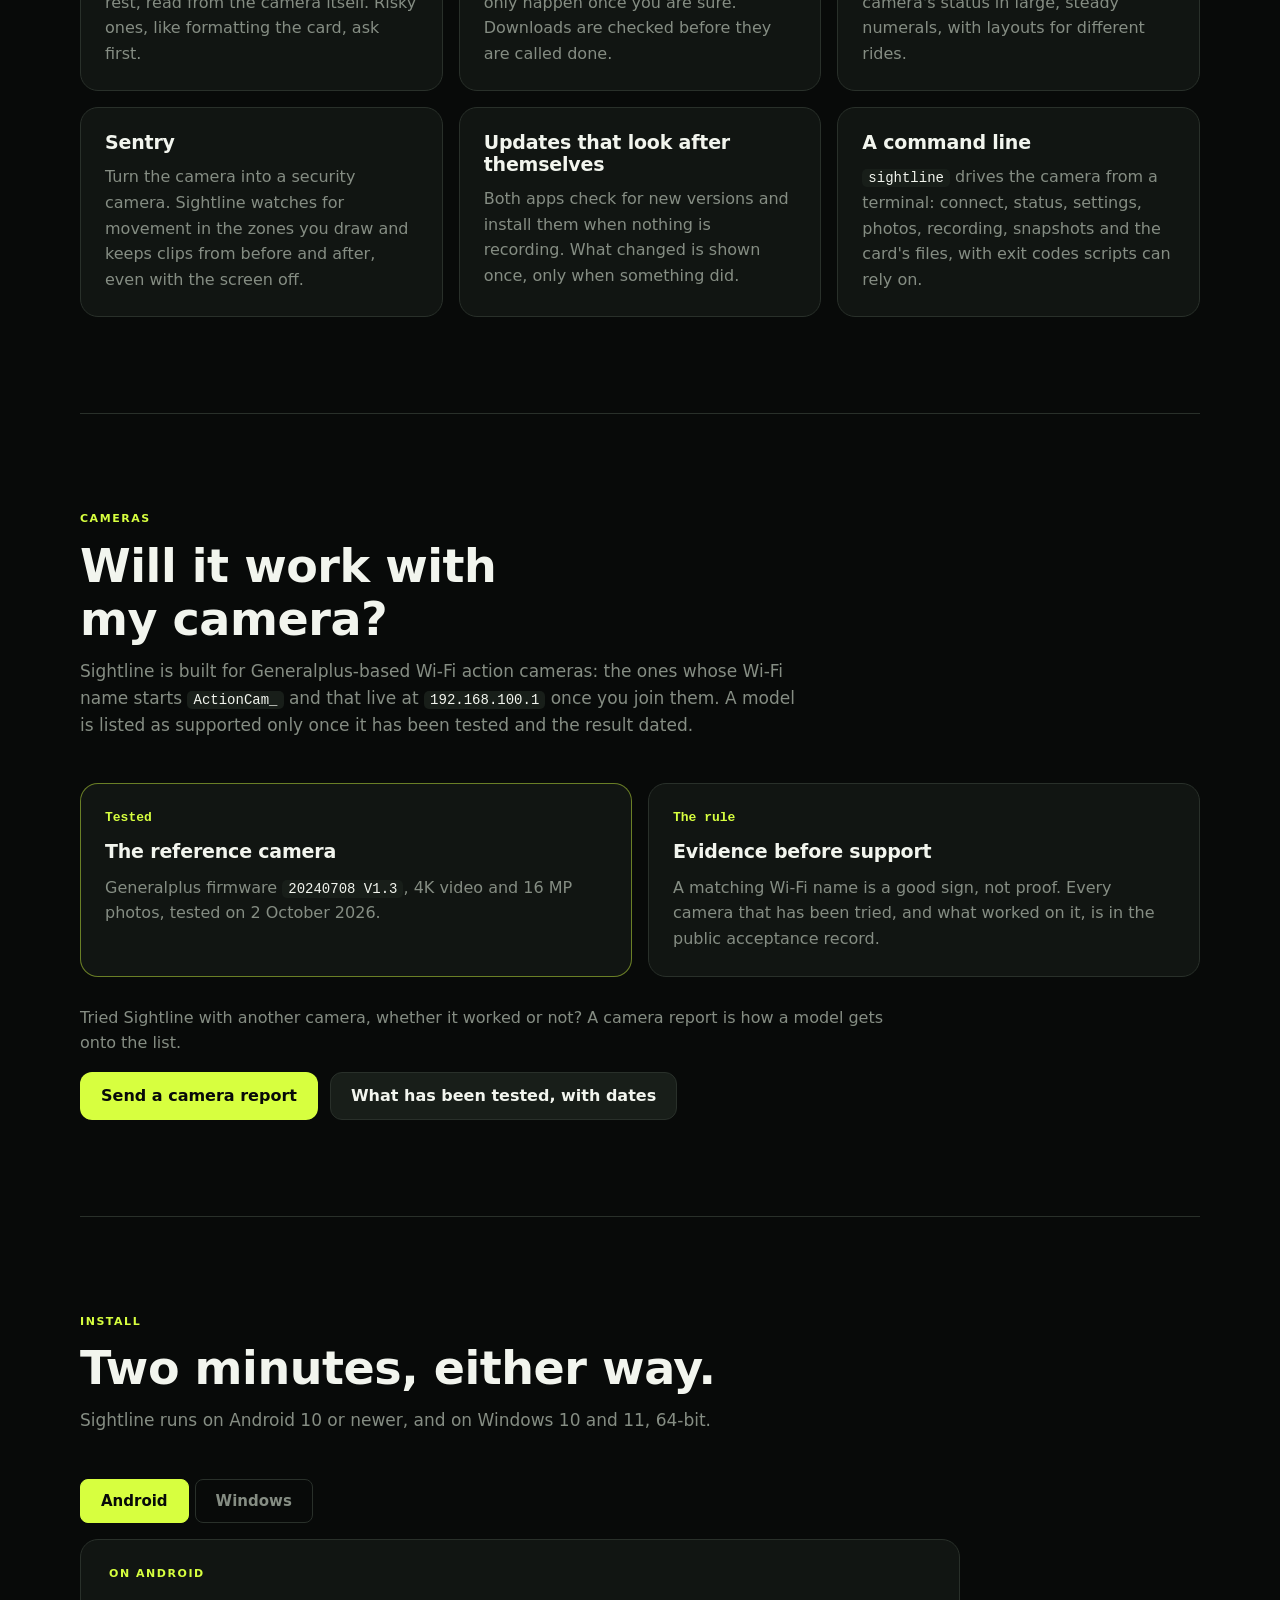
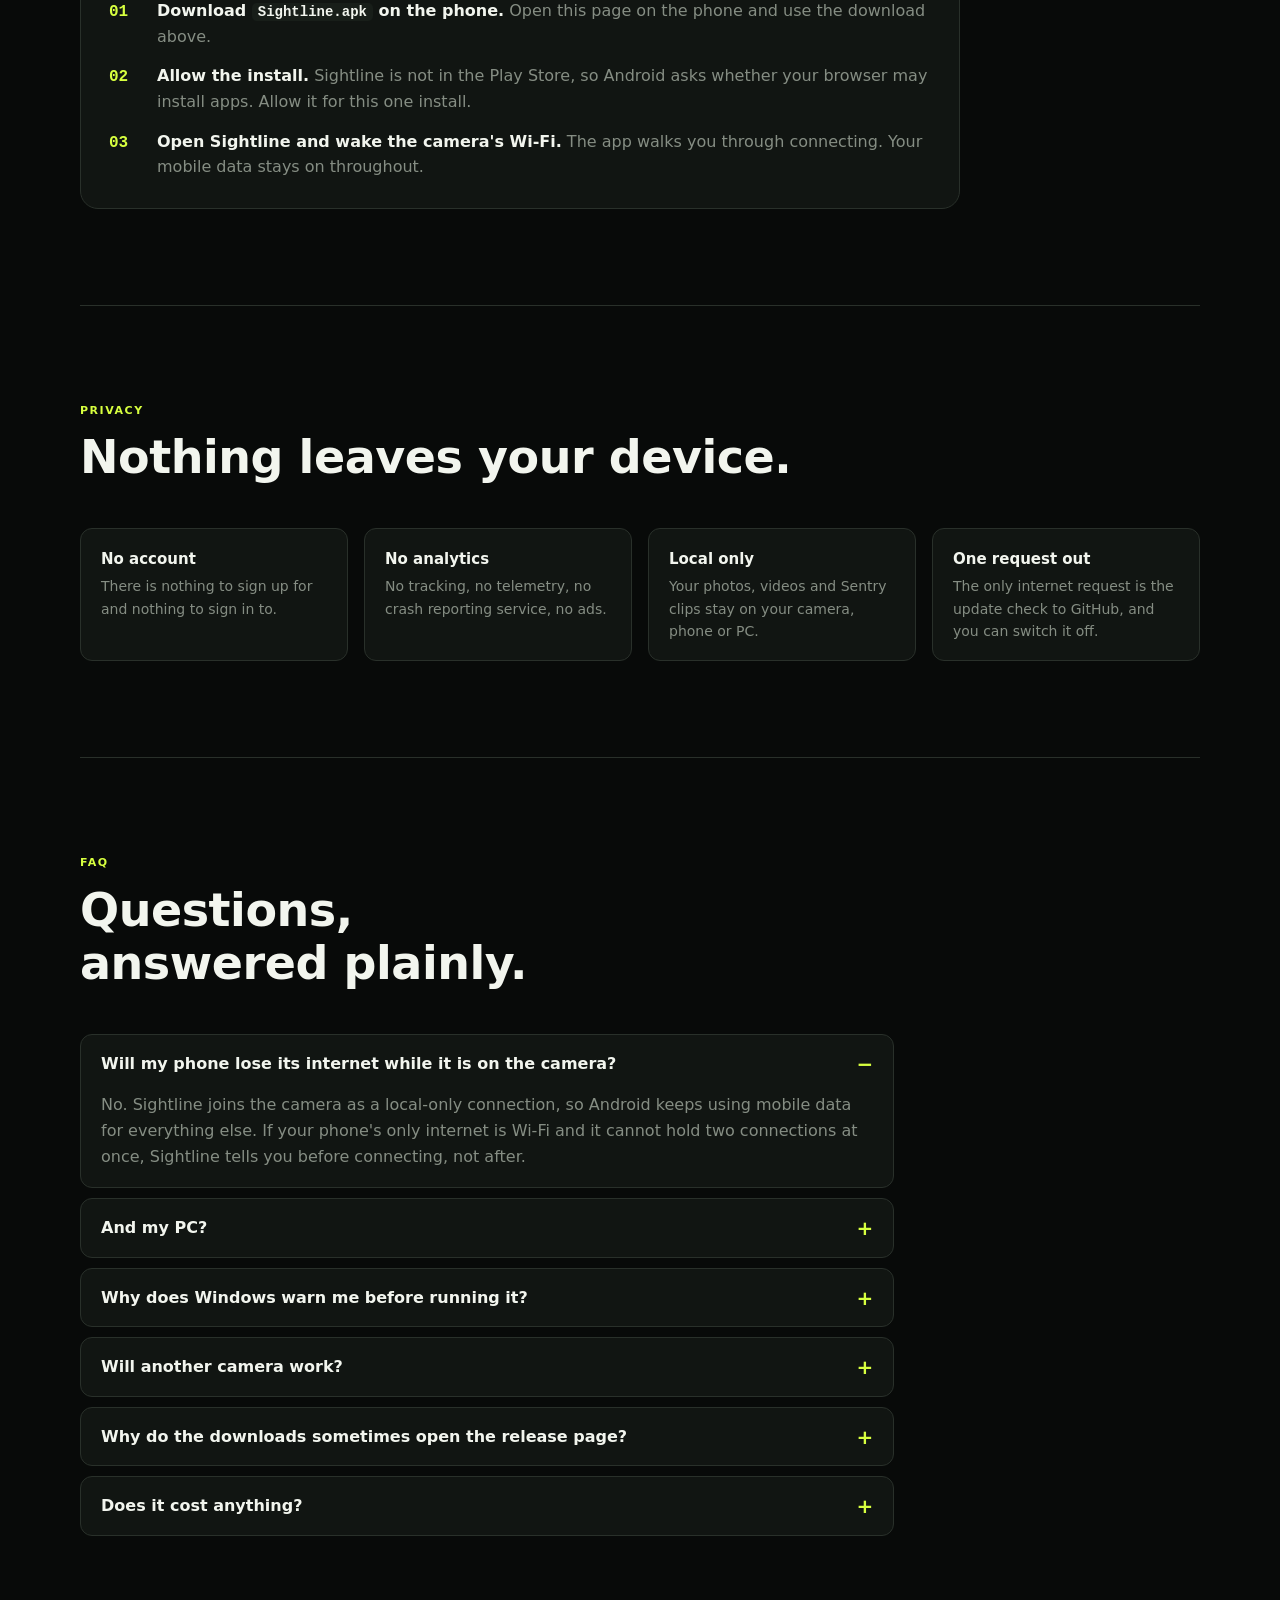
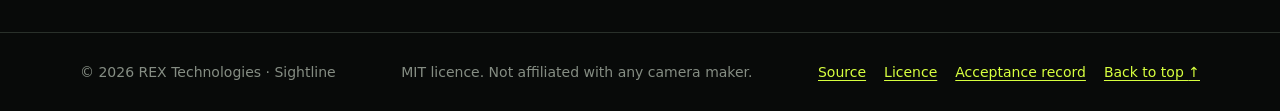
==== commit 7b5c86ba: "feat(site): the download page, which leads with the build for the device reading it A static page in" ====
--- a/site/index.html
+++ b/site/index.html
@@ -3,12 +3,12 @@
 <head>
 <meta charset="utf-8">
 <meta name="viewport" content="width=device-width,initial-scale=1">
-<meta name="description" content="Sightline is an early Android and Windows toolkit for a tested Generalplus Wi-Fi action camera. Download preview builds and see exactly what has been verified on real hardware.">
+<meta name="description" content="Sightline connects your phone or PC to a Wi-Fi action camera without cutting your internet: live view, every camera setting, the card's photos and videos, a ride HUD and a security-camera mode. Free, local only, by REX Technologies.">
 <meta name="robots" content="index,follow">
 <meta name="color-scheme" content="dark">
 <meta name="theme-color" content="#080A09">
-<meta property="og:title" content="Sightline — honest tools for a Wi-Fi action camera — REX Technologies">
-<meta property="og:description" content="Preview builds for Android and Windows, with every real-hardware claim tied to the public acceptance record.">
+<meta property="og:title" content="Sightline — see through your action camera, stay online — REX Technologies">
+<meta property="og:description" content="Live view, every setting, the card's files, a ride HUD and a security-camera mode for Wi-Fi action cameras. Android and Windows. No account, no analytics.">
 <meta property="og:type" content="website">
 <meta property="og:url" content="https://tochi-mba.github.io/sightline/">
 <meta property="og:site_name" content="Sightline">
@@ -17,7 +17,7 @@
 <link rel="icon" href="favicon.svg" type="image/svg+xml">
 <link rel="stylesheet" href="styles.css">
 <noscript><style>@media(max-width:760px){.site-nav{display:flex!important;position:static!important;flex-direction:column}.menu-button{display:none!important}}</style></noscript>
-<title>Sightline — honest tools for a Wi-Fi action camera — REX Technologies</title>
+<title>Sightline — see through your action camera, stay online — REX Technologies</title>
 </head>
 <body>
 <a class="skip-link" href="#main">Skip to content</a>
@@ -33,9 +33,10 @@
     <button class="menu-button" id="menu-button" type="button" aria-expanded="false" aria-controls="site-nav"><span class="sr-only">Toggle navigation</span><span></span><span></span></button>
     <nav id="site-nav" class="site-nav" aria-label="Primary navigation">
       <a href="#download">Download</a>
+      <a href="#features">Features</a>
       <a href="#cameras">Cameras</a>
-      <a href="#features">Features</a>
       <a href="#install">Install</a>
+      <a href="#privacy">Privacy</a>
       <a href="#faq">FAQ</a>
       <a class="nav-github" href="https://github.com/tochi-mba/sightline">GitHub</a>
     </nav>
@@ -46,23 +47,22 @@
   <section class="hero container" id="top">
     <div class="hero-copy">
       <p class="eyebrow signal">Wi-Fi action cameras · Android · Windows</p>
-      <h1>See the camera clearly. <span>Claim only what works.</span></h1>
+      <h1>See through your camera. <span>Stay online.</span></h1>
       <p class="hero-lede">
-        Sightline is an early Android and Windows toolkit for a Generalplus Wi-Fi action camera.
-        Its command line has connected to the reference camera, read its status and settings, and
-        saved a real frame. Every claim below links back to the dated acceptance record.
+        Sightline is the app your Wi-Fi action camera should have come with. Connect in one tap and
+        your phone keeps its mobile data, hotspot and tethering. See what the camera sees, change
+        any setting it has, and take the card's photos and videos off it, on Android or Windows.
       </p>
       <div class="hero-actions">
         <a class="button button-primary" href="#download">Download Sightline</a>
         <a class="button button-secondary" href="#cameras">Will it work with my camera?</a>
       </div>
       <div class="hero-meta">
-        <span>Android preview package</span>
-        <span>Windows installer and portable app</span>
-        <span>Windows command line</span>
-        <span>MIT licensed</span>
-      </div>
-      <p class="hero-status"><span class="pill">Early preview</span> The Android app has no dated on-device acceptance yet, and Windows live view currently fails. <a href="#faq">See the exact status.</a></p>
+        <span>Free and open source</span>
+        <span>No account</span>
+        <span>No analytics</span>
+        <span>By REX Technologies</span>
+      </div>
     </div>
     <div class="viewfinder" aria-hidden="true">
       <svg viewBox="0 0 320 200" focusable="false">
@@ -81,17 +81,17 @@
       <p class="eyebrow signal">What Sightline is</p>
       <h2>One app for the camera you already own.</h2>
       <p>
-        Sightline is an Android app, a Windows app and a command line built around the protocol of
-        one Generalplus camera. The protocol was measured on that camera and is
+        Cheap Wi-Fi action cameras ship with a generic app that tells you to switch off mobile data
+        and does little else well. Sightline replaces it: an Android app, a Windows app and a
+        command line, built on the camera's own protocol, measured on real hardware and
         <a href="https://github.com/tochi-mba/sightline/blob/main/docs/PROTOCOL.md">written down in the open</a>.
-        Other cameras are not presented as supported until they have dated evidence.
       </p>
     </div>
     <div class="facts">
-      <div><strong>One camera verified</strong><span>Generalplus firmware 20240708 V1.3, tested 2 October 2026.</span></div>
-      <div><strong>21 settings read</strong><span>The reference camera returned 21 settings in four categories.</span></div>
-      <div><strong>Real frames decoded</strong><span>28 of 28 JPEG frames reassembled at 640×360 and about 12.2 fps.</span></div>
-      <div><strong>Internet stayed up</strong><span>Verified on the reference Windows PC using separate camera and internet links.</span></div>
+      <div><strong>Your internet stays on</strong><span>The camera joins as a local-only link. Mobile data, your hotspot and USB tethering keep working.</span></div>
+      <div><strong>Every setting</strong><span>Sightline reads the camera's own menu, so it offers exactly what your camera supports, no more and no less.</span></div>
+      <div><strong>The whole card</strong><span>Browse photos and videos with thumbnails, download them, and delete them from the camera.</span></div>
+      <div><strong>Yours to shape</strong><span>Layouts, overlays, units, accents and behaviour are all settings, not decisions made for you.</span></div>
     </div>
   </section>
 
@@ -108,7 +108,7 @@
       <div class="download-head">
         <p class="eyebrow signal">Download</p>
         <h2 id="download-title">Sightline preview packages for Android and Windows</h2>
-        <p id="download-note">Every option opens the latest GitHub release until that release confirms the exact asset is attached. No download URL is guessed.</p>
+        <p id="download-note">Sightline runs on Android and Windows. Every download is shown here, so you can fetch one for another device.</p>
       </div>
       <ul class="download-list" id="download-list">
         <li class="download-item" id="download-apk">
@@ -120,30 +120,30 @@
                  <img class="download-qr" src="apk-qr.svg" alt="A QR code that opens the Android download" width="148" height="148">
             -->
           </div>
-          <a class="download-link" href="https://github.com/tochi-mba/sightline/releases/latest"><span class="download-label">Android app</span><span class="download-file">View latest release</span></a>
+          <a class="download-link" href="https://github.com/tochi-mba/sightline/releases/latest"><span class="download-label">Android app</span><span class="download-file" id="file-apk">View latest release</span></a>
           <div class="download-text">
-            <p>Expected asset: <code>Sightline.apk</code>. On-device acceptance has not been run.</p>
+            <p>For phones and tablets on Android 10 or newer.</p>
             <p class="download-meta" id="meta-apk" hidden></p>
           </div>
         </li>
         <li class="download-item" id="download-setup">
-          <a class="download-link" href="https://github.com/tochi-mba/sightline/releases/latest"><span class="download-label">Windows installer</span><span class="download-file">View latest release</span></a>
+          <a class="download-link" href="https://github.com/tochi-mba/sightline/releases/latest"><span class="download-label">Windows installer</span><span class="download-file" id="file-setup">View latest release</span></a>
           <div class="download-text">
-            <p>Expected asset: <code>Sightline-Setup.exe</code>.</p>
+            <p>Installs for you alone, with no administrator, and updates itself.</p>
             <p class="download-meta" id="meta-setup" hidden></p>
           </div>
         </li>
         <li class="download-item" id="download-portable">
-          <a class="download-link" href="https://github.com/tochi-mba/sightline/releases/latest"><span class="download-label">Windows portable app</span><span class="download-file">View latest release</span></a>
+          <a class="download-link" href="https://github.com/tochi-mba/sightline/releases/latest"><span class="download-label">Windows portable app</span><span class="download-file" id="file-portable">View latest release</span></a>
           <div class="download-text">
-            <p>Expected asset: <code>Sightline-Portable.exe</code>.</p>
+            <p>One file that runs from anywhere, a USB stick included, and updates itself.</p>
             <p class="download-meta" id="meta-portable" hidden></p>
           </div>
         </li>
         <li class="download-item" id="download-cli">
-          <a class="download-link" href="https://github.com/tochi-mba/sightline/releases/latest"><span class="download-label">Windows command line</span><span class="download-file">View latest release</span></a>
+          <a class="download-link" href="https://github.com/tochi-mba/sightline/releases/latest"><span class="download-label">Windows command line</span><span class="download-file" id="file-cli">View latest release</span></a>
           <div class="download-text">
-            <p>Expected asset: <code>sightline-cli.exe</code>. The CLI is the surface with end-to-end hardware acceptance.</p>
+            <p>The <code>sightline</code> command on its own, for terminals and scripts.</p>
             <p class="download-meta" id="meta-cli" hidden></p>
           </div>
         </li>
@@ -158,22 +158,71 @@
     </div>
   </section>
 
+  <section class="section container" id="features">
+    <div class="section-heading">
+      <p class="eyebrow signal">What it does</p>
+      <h2>Everything the camera can do, and more it never could.</h2>
+    </div>
+    <div class="feature-grid">
+      <div class="feature-card">
+        <h3>Connect without losing the internet</h3>
+        <p>Pick the camera once. On a PC, Sightline uses a spare Wi-Fi adapter and tells you exactly what any choice would cost before it touches a network. It never takes an adapter off your network without asking.</p>
+      </div>
+      <div class="feature-card">
+        <h3>Live view</h3>
+        <p>See the camera's picture as it happens, with grids, crop guides and stream statistics when you want them. Save a snapshot straight from the stream.</p>
+      </div>
+      <div class="feature-card">
+        <h3>Shutter and recording</h3>
+        <p>Take photos and start or stop recording on the camera's card, with the clip timer and the card's remaining time always in view.</p>
+      </div>
+      <div class="feature-card">
+        <h3>Every camera setting</h3>
+        <p>Resolution, exposure, loop recording, white balance, date stamp and the rest, read from the camera itself. Risky ones, like formatting the card, ask first.</p>
+      </div>
+      <div class="feature-card">
+        <h3>The card's photos and videos</h3>
+        <p>Thumbnails, downloads that can be paused and resumed, and deletes that only happen once you are sure. Downloads are checked before they are called done.</p>
+      </div>
+      <div class="feature-card">
+        <h3>Ride HUD</h3>
+        <p>On Android, a full-screen heads-up display with speed, lean angle and the camera's status in large, steady numerals, with layouts for different rides.</p>
+      </div>
+      <div class="feature-card">
+        <h3>Sentry</h3>
+        <p>Turn the camera into a security camera. Sightline watches for movement in the zones you draw and keeps clips from before and after, even with the screen off.</p>
+      </div>
+      <div class="feature-card">
+        <h3>Updates that look after themselves</h3>
+        <p>Both apps check for new versions and install them when nothing is recording. What changed is shown once, only when something did.</p>
+      </div>
+      <div class="feature-card">
+        <h3>A command line</h3>
+        <p><code>sightline</code> drives the camera from a terminal: connect, status, settings, photos, recording, snapshots and the card's files, with exit codes scripts can rely on.</p>
+      </div>
+    </div>
+  </section>
+
   <section class="section container" id="cameras">
     <div class="section-heading">
       <p class="eyebrow signal">Cameras</p>
       <h2>Will it work with my camera?</h2>
-      <p>Only the reference Generalplus camera has dated acceptance evidence. Similar hardware may behave differently.</p>
+      <p>
+        Sightline is built for Generalplus-based Wi-Fi action cameras: the ones whose Wi-Fi name
+        starts <code>ActionCam_</code> and that live at <code>192.168.100.1</code> once you join
+        them. A model is listed as supported only once it has been tested and the result dated.
+      </p>
     </div>
     <div class="steps steps-two">
+      <div class="step step-verified">
+        <span class="step-number">Tested</span>
+        <h3>The reference camera</h3>
+        <p>Generalplus firmware <code>20240708 V1.3</code>, 4K video and 16 MP photos, tested on 2 October 2026.</p>
+      </div>
       <div class="step">
-        <span class="step-number">Reference camera</span>
-        <h3><code>ActionCam_f8160c220c72</code></h3>
-        <p>Generalplus firmware <code>20240708 V1.3</code>, observed on 2 October 2026.</p>
-      </div>
-      <div class="step step-verified">
-        <span class="step-number">Compatibility rule</span>
+        <span class="step-number">The rule</span>
         <h3>Evidence before support</h3>
-        <p>A matching Wi-Fi name or chip family is a clue, not proof. Another camera becomes supported only after its result is dated in the acceptance record.</p>
+        <p>A matching Wi-Fi name is a good sign, not proof. Every camera that has been tried, and what worked on it, is in the public acceptance record.</p>
       </div>
     </div>
     <div class="camera-report">
@@ -185,61 +234,11 @@
     </div>
   </section>
 
-  <section class="section container" id="features">
-    <div class="section-heading">
-      <p class="eyebrow signal">What it does</p>
-      <h2>What has worked on the reference hardware.</h2>
-      <p>
-        These are dated observations, not a roadmap presented as a finished product. The complete
-        record—including failures and checks not yet run—is in the
-        <a href="https://github.com/tochi-mba/sightline/blob/main/docs/ACCEPTANCE.md">acceptance record</a>.
-      </p>
-    </div>
-    <div class="feature-grid">
-      <div class="feature-card">
-        <h3>Connect and disconnect</h3>
-        <p>The Windows command line joined and left the reference camera. Its adapter choice kept the PC's default route on a separate tethered internet link.</p>
-      </div>
-      <div class="feature-card">
-        <h3>Capture a real frame</h3>
-        <p><code>sightline snapshot</code> completed through the full stack and saved a picture from the reference camera.</p>
-      </div>
-      <div class="feature-card">
-        <h3>Read the camera's menu</h3>
-        <p>The camera returned an 18,523-byte parameter file in 38 chunks, parsed as 21 settings across four categories.</p>
-      </div>
-      <div class="feature-card">
-        <h3>Inspect status</h3>
-        <p>The reference camera acknowledged status requests with a 16-byte payload, and the command-line status check passed.</p>
-      </div>
-      <div class="feature-card">
-        <h3>Decode the measured stream</h3>
-        <p>RTSP setup and playback succeeded; all 28 captured frames reassembled into valid 640×360 JPEGs at about 12.2 frames per second.</p>
-      </div>
-      <div class="feature-card">
-        <h3>Find and configure from Windows</h3>
-        <p>The Windows app found the camera, connected, and displayed its real settings and firmware in the REX theme.</p>
-      </div>
-      <div class="feature-card">
-        <h3>Explain a picture failure</h3>
-        <p>When its picture failed, the Windows app showed a reason rather than leaving a black view.</p>
-      </div>
-      <div class="feature-card">
-        <h3>Current limitation: Windows live view</h3>
-        <p>The Windows app's live picture has not passed. It reads the menu before starting the stream, after which RTSP is unanswered.</p>
-      </div>
-      <div class="feature-card">
-        <h3>Not yet accepted</h3>
-        <p>Taking a photo, toggling recording, changing a setting, and listing, downloading or deleting card files have no dated pass yet.</p>
-      </div>
-    </div>
-  </section>
-
   <section class="section container" id="install">
     <div class="section-heading">
       <p class="eyebrow signal">Install</p>
-      <h2>Start with the release notes.</h2>
-      <p>Preview packaging can change. GitHub's latest release is the source of truth for requirements, checksums and installation notes.</p>
+      <h2>Two minutes, either way.</h2>
+      <p>Sightline runs on Android 10 or newer, and on Windows 10 and 11, 64-bit.</p>
     </div>
     <div class="tabs" id="install-tabs" role="tablist" aria-label="Install on" hidden>
       <button class="tab" id="tab-android" type="button" role="tab" aria-selected="true" aria-controls="install-android">Android</button>
@@ -248,23 +247,31 @@
     <div class="tab-panel" id="install-android" role="tabpanel" aria-labelledby="tab-android">
       <h3 class="panel-title">On Android</h3>
       <ol class="install-steps">
-        <li><strong>Open the latest GitHub release.</strong> Confirm that it actually contains <code>Sightline.apk</code> and read that release's notes.</li>
-        <li><strong>Download the APK on the Android device.</strong> Follow Android's own prompts for a package obtained outside its app store.</li>
-        <li><strong>Treat it as unverified hardware support.</strong> The acceptance record contains no dated Android on-device pass yet.</li>
+        <li><strong>Download <code>Sightline.apk</code> on the phone.</strong> Open this page on the phone and use the download above.</li>
+        <li><strong>Allow the install.</strong> Sightline is not in the Play Store, so Android asks whether your browser may install apps. Allow it for this one install.</li>
+        <li><strong>Open Sightline and wake the camera's Wi-Fi.</strong> The app walks you through connecting. Your mobile data stays on throughout.</li>
       </ol>
     </div>
     <div class="tab-panel" id="install-windows" role="tabpanel" aria-labelledby="tab-windows">
       <h3 class="panel-title">On Windows</h3>
       <ol class="install-steps">
-        <li><strong>Open the latest GitHub release.</strong> Choose <code>Sightline-Setup.exe</code>, <code>Sightline-Portable.exe</code> or <code>sightline-cli.exe</code> only when that exact asset is attached.</li>
-        <li><strong>Read the release notes.</strong> They carry the current Windows requirements and integrity information; this page does not guess them.</li>
-        <li><strong>Use the command line for the accepted path.</strong> On the reference PC, these operations passed on 2 October 2026:
-          <pre class="console"><code>.\sightline-cli.exe adapters
-.\sightline-cli.exe connect --ssid ActionCam_…
-.\sightline-cli.exe settings
-.\sightline-cli.exe snapshot --out frame.jpg</code></pre>
-        </li>
+        <li><strong>Run <code>Sightline-Setup.exe</code>.</strong> It installs for you alone, needs no administrator, and puts <code>sightline</code> on your path. Prefer nothing installed? <code>Sightline-Portable.exe</code> runs from anywhere.</li>
+        <li><strong>If Windows says "Windows protected your PC", choose More info, then Run anyway.</strong> Sightline is not code-signed yet, and that is the warning Windows shows for every unsigned app.</li>
+        <li><strong>Plug in a spare Wi-Fi adapter if you have one.</strong> It lets the PC stay online through its own Wi-Fi while the adapter talks to the camera. Sightline works with one adapter too and says first what that will mean.</li>
       </ol>
+    </div>
+  </section>
+
+  <section class="section container" id="privacy">
+    <div class="section-heading">
+      <p class="eyebrow signal">Privacy</p>
+      <h2>Nothing leaves your device.</h2>
+    </div>
+    <div class="facts">
+      <div><strong>No account</strong><span>There is nothing to sign up for and nothing to sign in to.</span></div>
+      <div><strong>No analytics</strong><span>No tracking, no telemetry, no crash reporting service, no ads.</span></div>
+      <div><strong>Local only</strong><span>Your photos, videos and Sentry clips stay on your camera, phone or PC.</span></div>
+      <div><strong>One request out</strong><span>The only internet request is the update check to GitHub, and you can switch it off.</span></div>
     </div>
   </section>
 
@@ -275,24 +282,28 @@
     </div>
     <div class="faq">
       <details open>
-        <summary>Is Sightline finished?</summary>
-        <p>No. The Windows command-line path has passed several end-to-end checks on one camera, but the Windows app's live view fails and Android has no dated on-device acceptance. The <a href="https://github.com/tochi-mba/sightline/blob/main/docs/ACCEPTANCE.md">acceptance record</a> is the source of truth.</p>
-      </details>
-      <details>
-        <summary>What happened to the PC's internet during the test?</summary>
-        <p>On 2 October 2026, the reference PC joined the camera through a TP-Link USB Wi-Fi adapter while its default route stayed on a tethered link. An HTTP request still succeeded. The Android/mobile-data case was not run.</p>
-      </details>
-      <details>
-        <summary>Does the Windows app show live video?</summary>
-        <p>Not yet. That acceptance check currently fails because the app reads the menu before starting the stream and RTSP is then unanswered. The command-line snapshot path did pass.</p>
-      </details>
-      <details>
-        <summary>Will another Generalplus camera work?</summary>
-        <p>It might, but there is no dated evidence yet. Only the reference camera on firmware <code>20240708 V1.3</code> is represented as tested.</p>
-      </details>
-      <details>
-        <summary>Why do download controls sometimes open the release page?</summary>
-        <p>The page creates a direct download only after GitHub reports the exact asset on the latest release. If no release exists, an asset is missing, or the API cannot be reached, it falls back to the release page instead of guessing a URL.</p>
+        <summary>Will my phone lose its internet while it is on the camera?</summary>
+        <p>No. Sightline joins the camera as a local-only connection, so Android keeps using mobile data for everything else. If your phone's only internet is Wi-Fi and it cannot hold two connections at once, Sightline tells you before connecting, not after.</p>
+      </details>
+      <details>
+        <summary>And my PC?</summary>
+        <p>With a spare Wi-Fi adapter, nothing changes: the camera gets the spare and your internet keeps its own. With one adapter, Sightline says exactly what will pause and puts your Wi-Fi back on its network when you disconnect.</p>
+      </details>
+      <details>
+        <summary>Why does Windows warn me before running it?</summary>
+        <p>Because the builds are not code-signed yet. A certificate costs money, and the warning is what Windows shows for every unsigned app. The source is public, and every release lists its files' checksums.</p>
+      </details>
+      <details>
+        <summary>Will another camera work?</summary>
+        <p>If its Wi-Fi name starts <code>ActionCam_</code> and it answers at <code>192.168.100.1</code>, very likely. Only tested models are listed as supported; a camera report adds yours.</p>
+      </details>
+      <details>
+        <summary>Why do the downloads sometimes open the release page?</summary>
+        <p>A button becomes a direct download only once GitHub confirms that exact file is on the latest release. If GitHub cannot be reached, the button opens the release page rather than guessing.</p>
+      </details>
+      <details>
+        <summary>Does it cost anything?</summary>
+        <p>No. Sightline is free and MIT licensed, and the source is on GitHub.</p>
       </details>
     </div>
   </section>
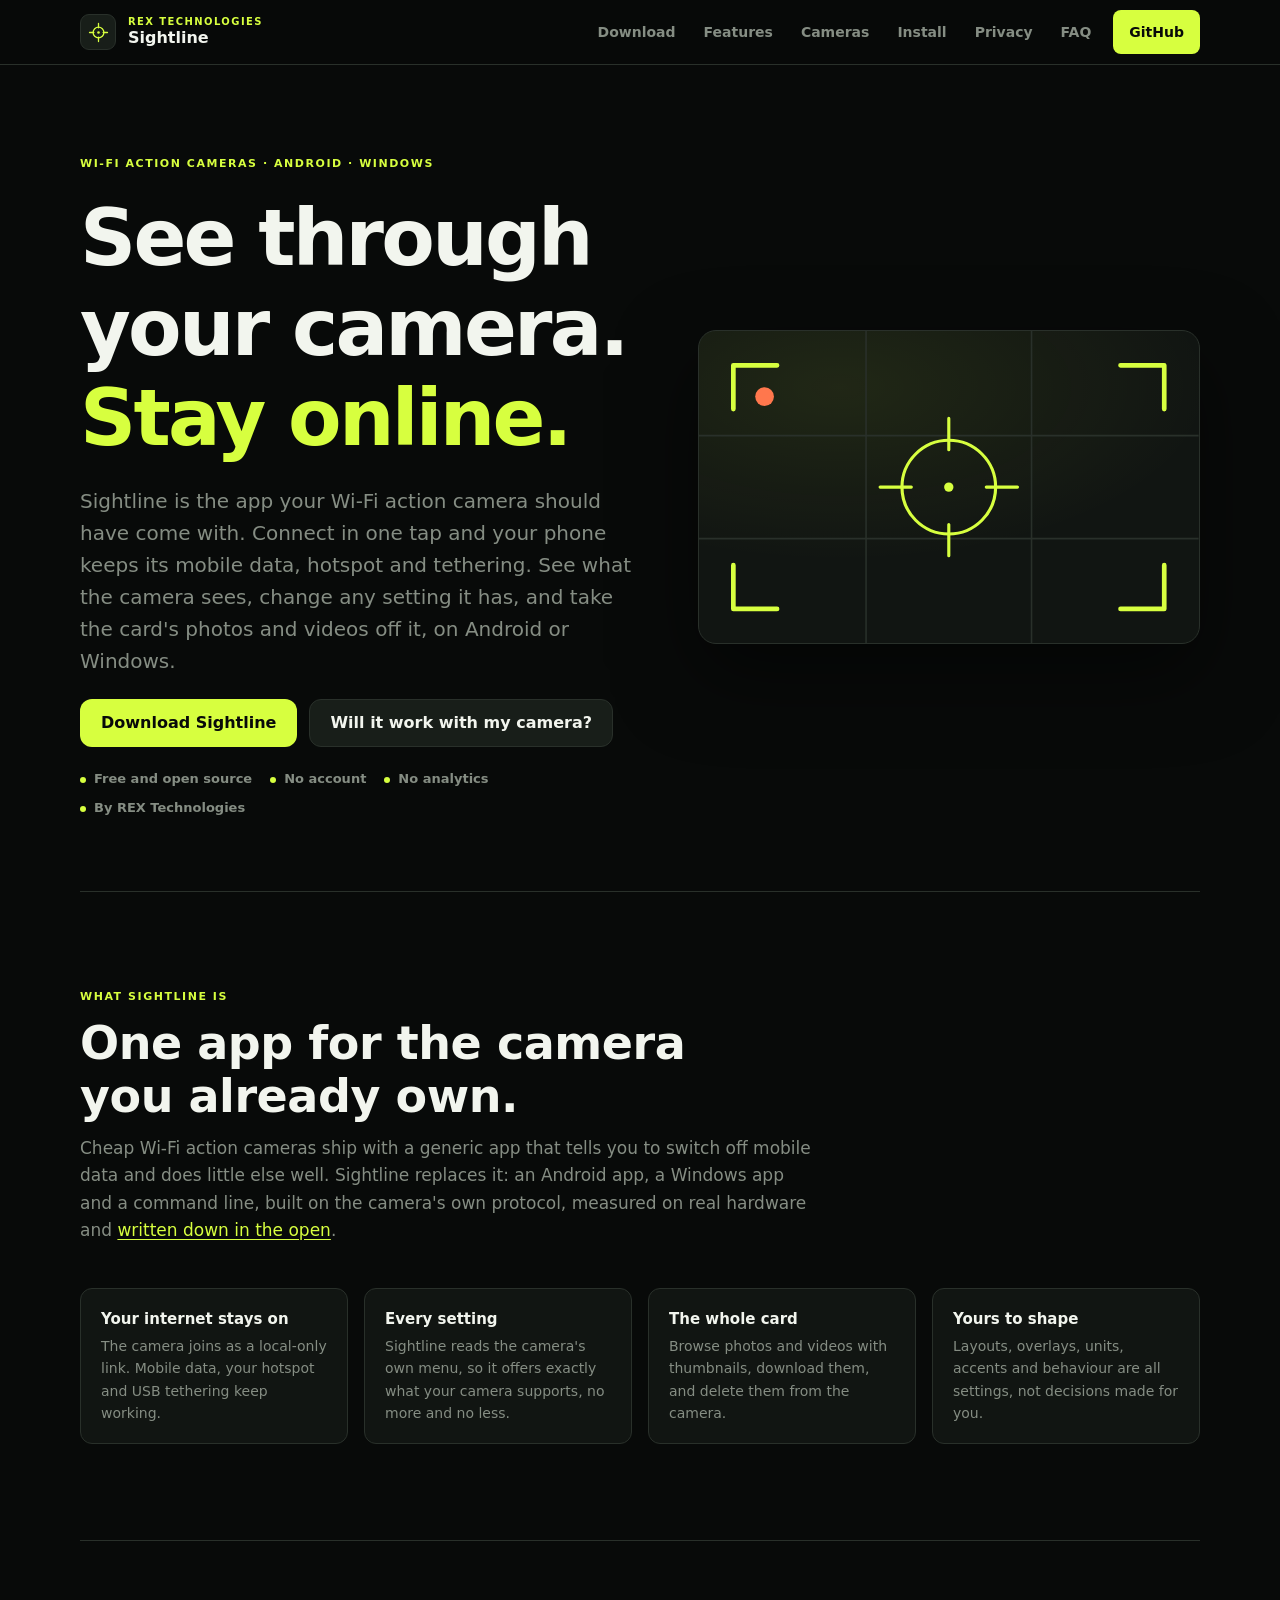
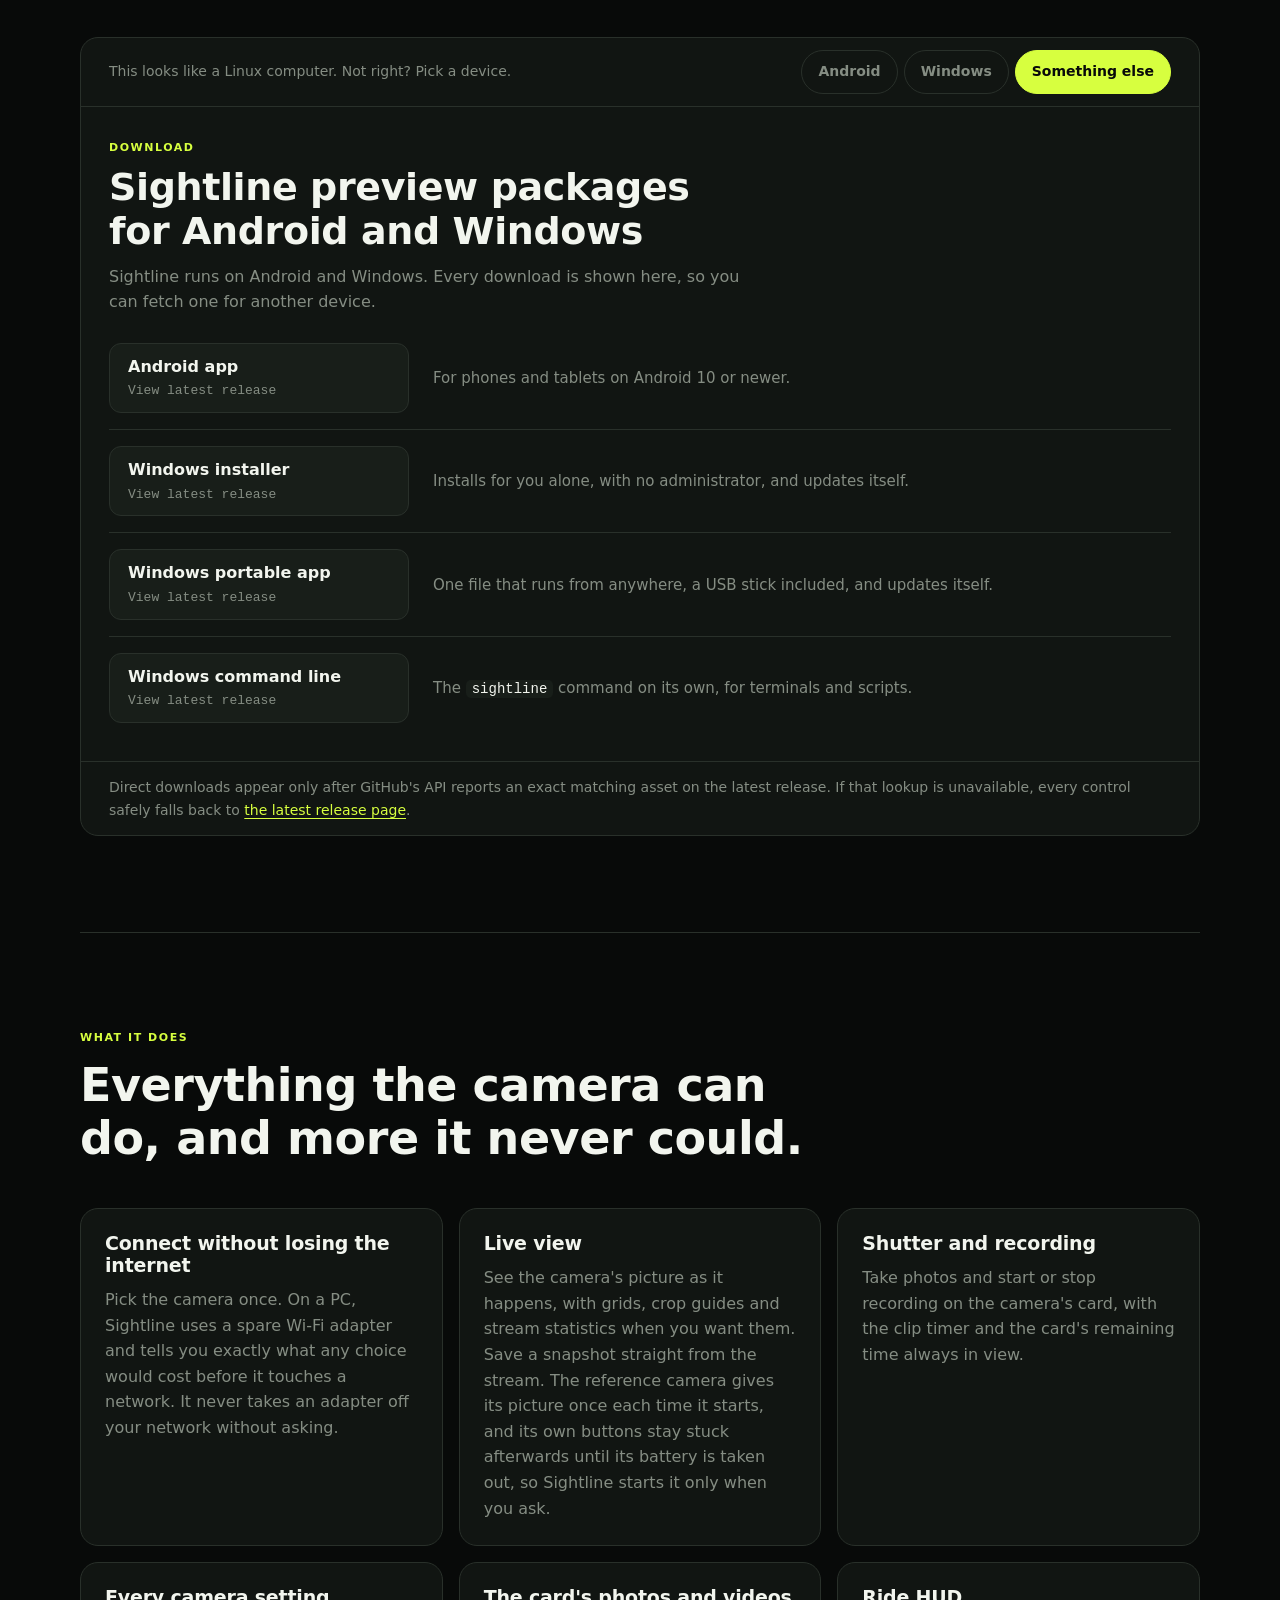
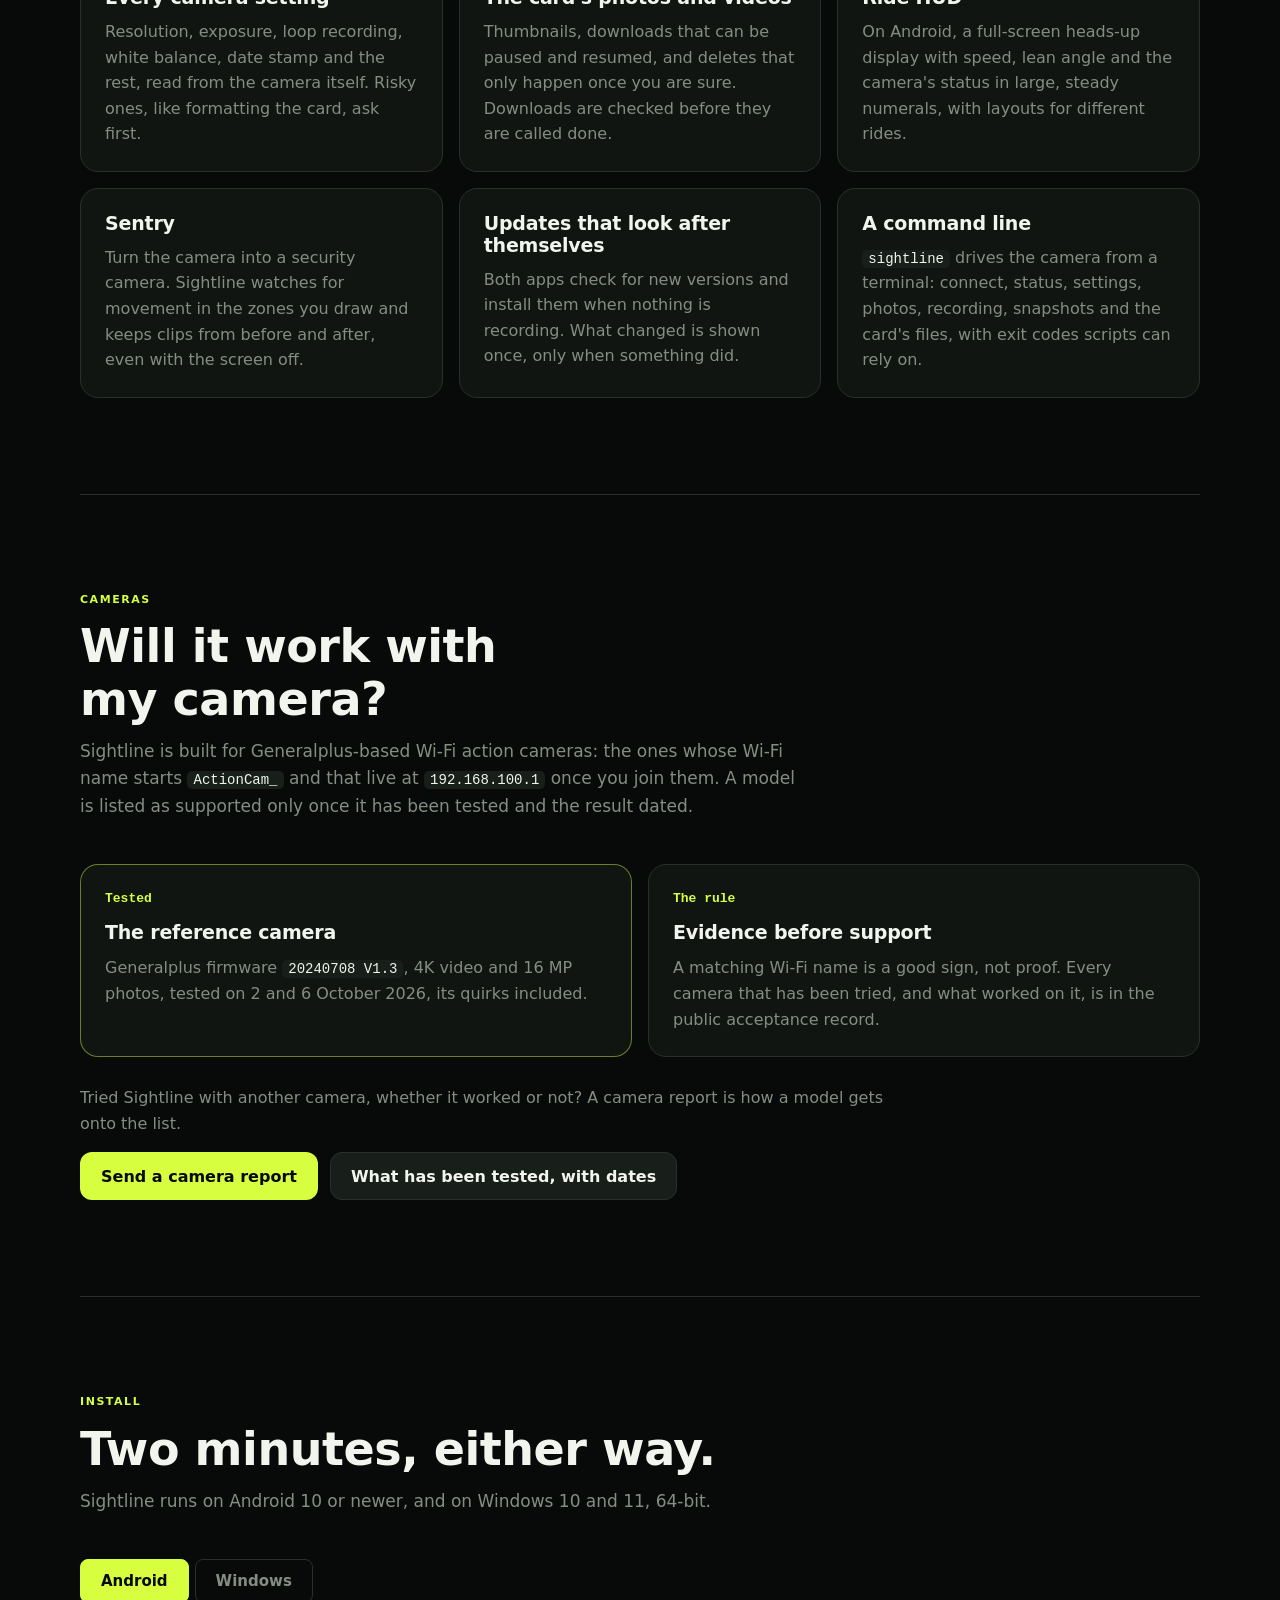
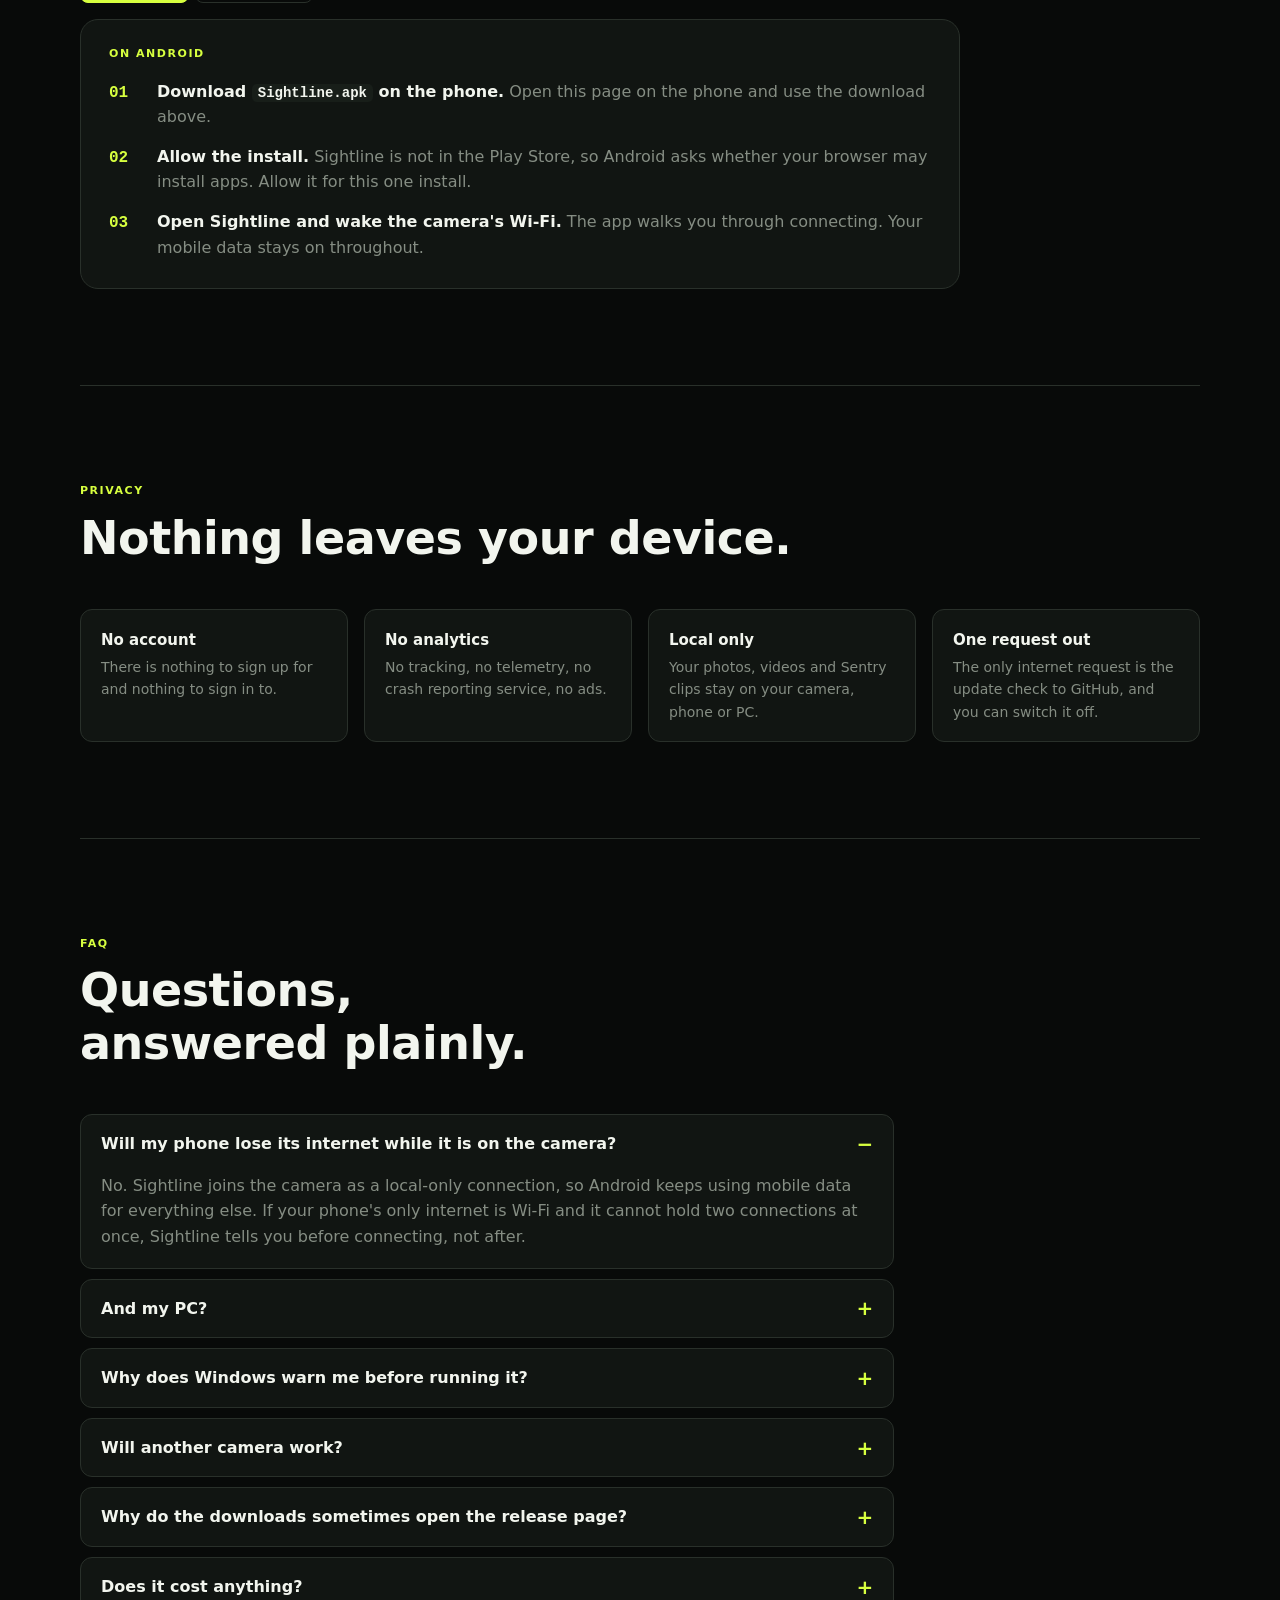
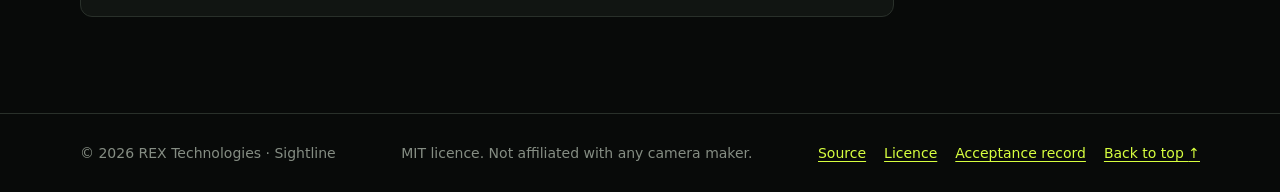
==== commit ae048e67: "docs: the camera's buttons stop working once its live picture has run Measured on the reference came" ====
--- a/site/index.html
+++ b/site/index.html
@@ -170,7 +170,7 @@
       </div>
       <div class="feature-card">
         <h3>Live view</h3>
-        <p>See the camera's picture as it happens, with grids, crop guides and stream statistics when you want them. Save a snapshot straight from the stream.</p>
+        <p>See the camera's picture as it happens, with grids, crop guides and stream statistics when you want them. Save a snapshot straight from the stream. The reference camera gives its picture once each time it starts, and its own buttons stay stuck afterwards until its battery is taken out, so Sightline starts it only when you ask.</p>
       </div>
       <div class="feature-card">
         <h3>Shutter and recording</h3>
@@ -217,7 +217,7 @@
       <div class="step step-verified">
         <span class="step-number">Tested</span>
         <h3>The reference camera</h3>
-        <p>Generalplus firmware <code>20240708 V1.3</code>, 4K video and 16 MP photos, tested on 2 October 2026.</p>
+        <p>Generalplus firmware <code>20240708 V1.3</code>, 4K video and 16 MP photos, tested on 2 and 6 October 2026, its quirks included.</p>
       </div>
       <div class="step">
         <span class="step-number">The rule</span>
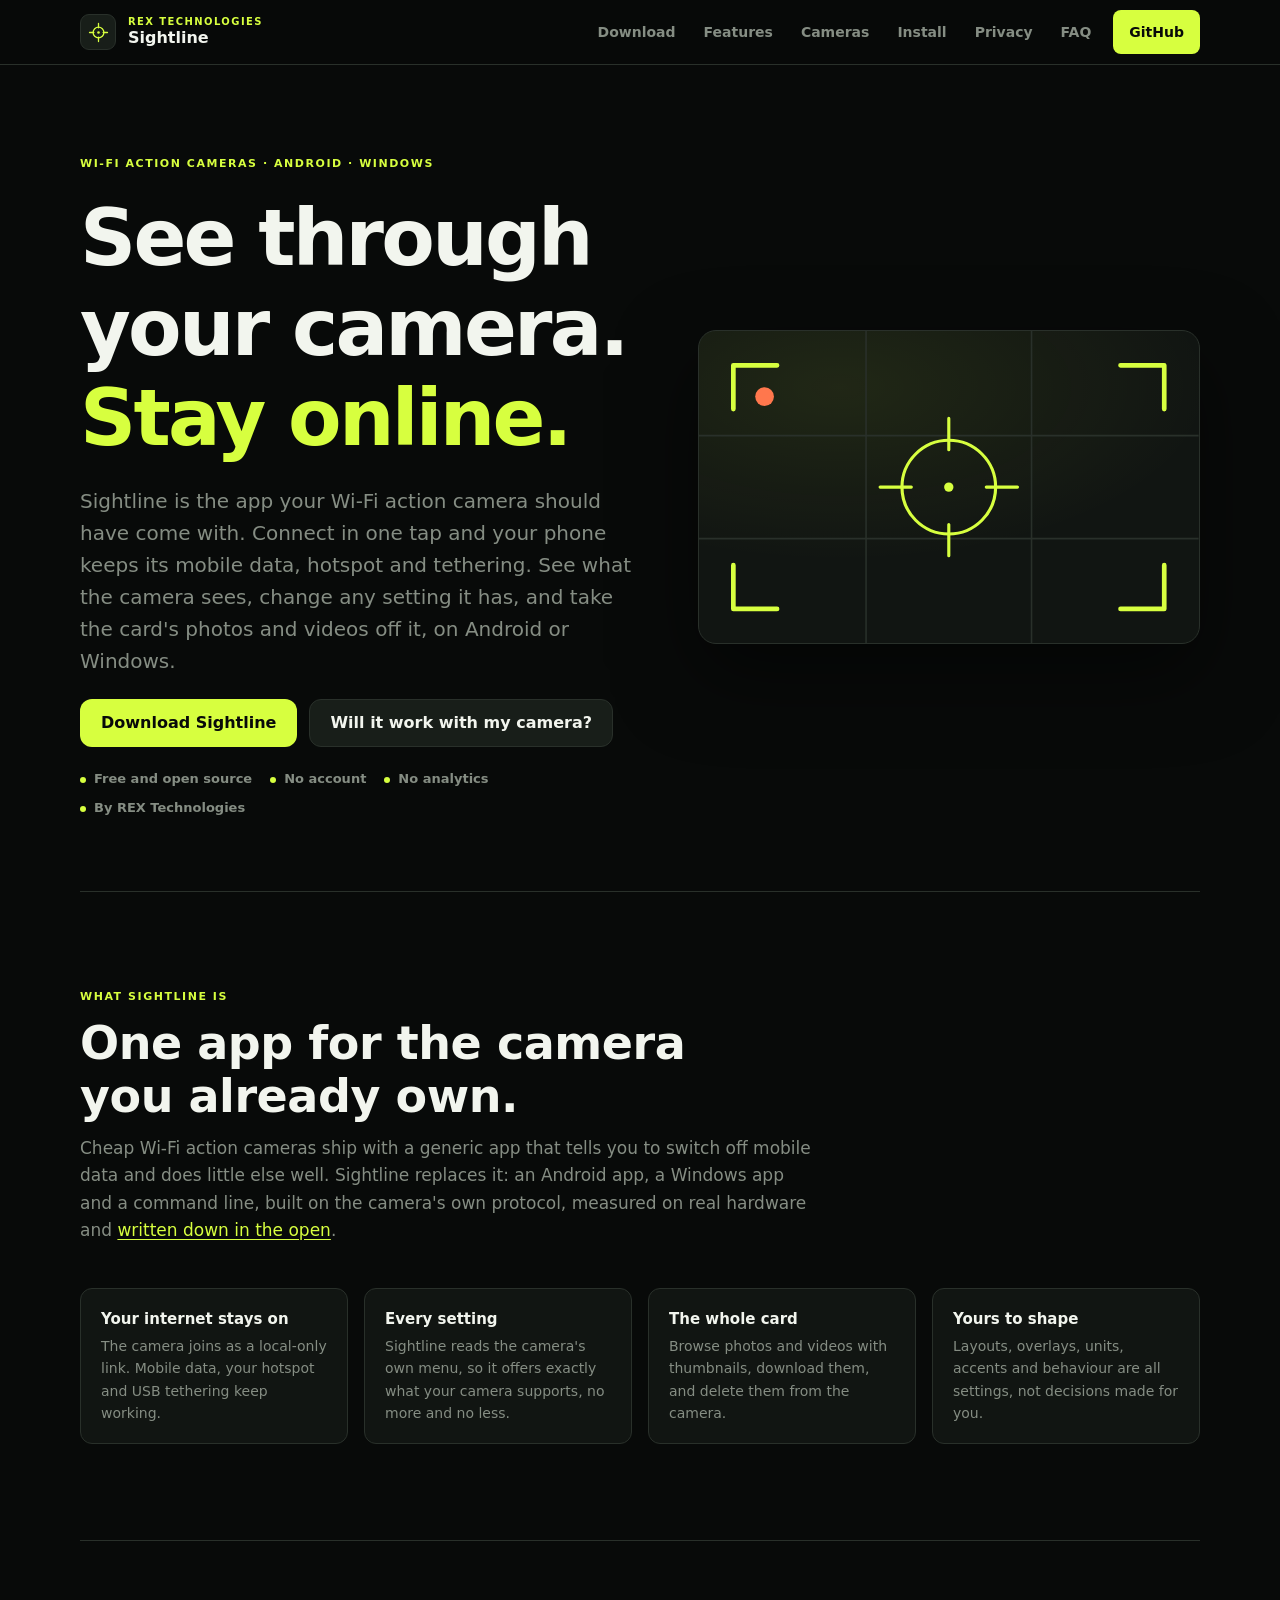
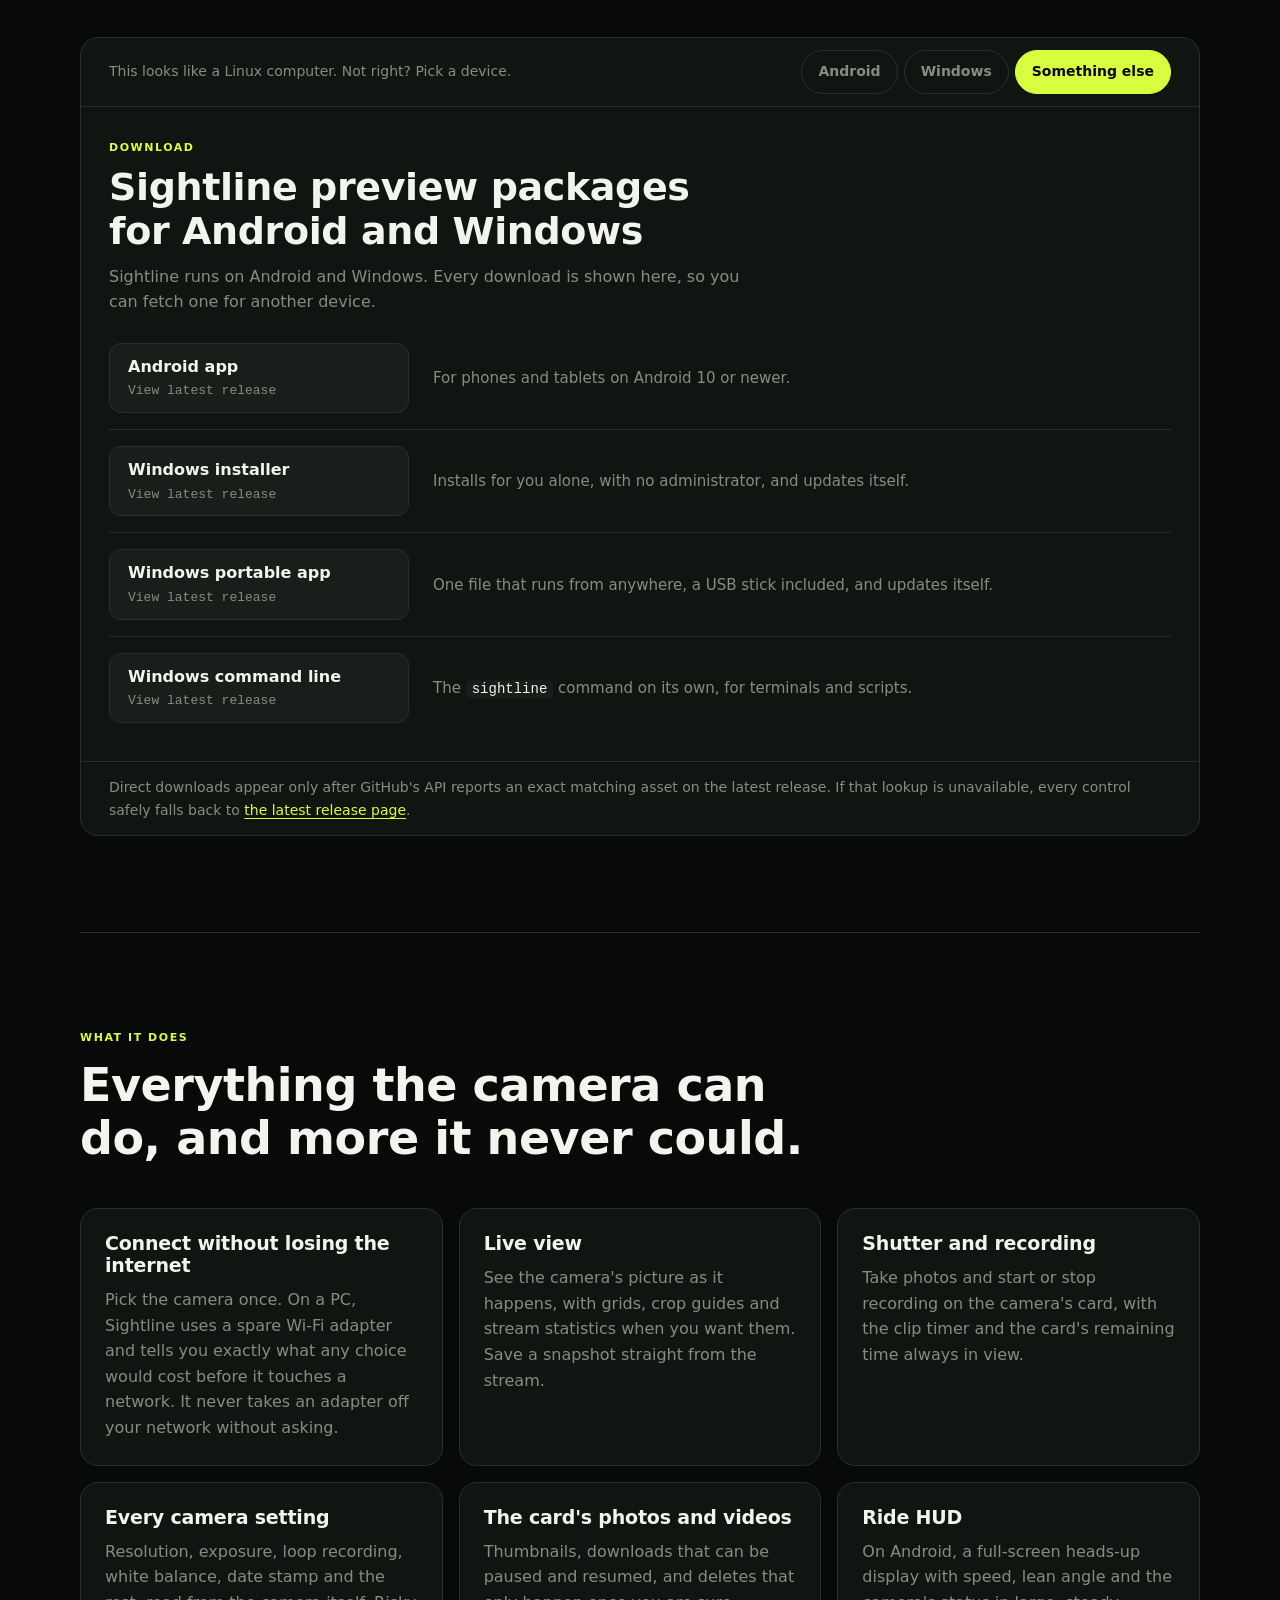
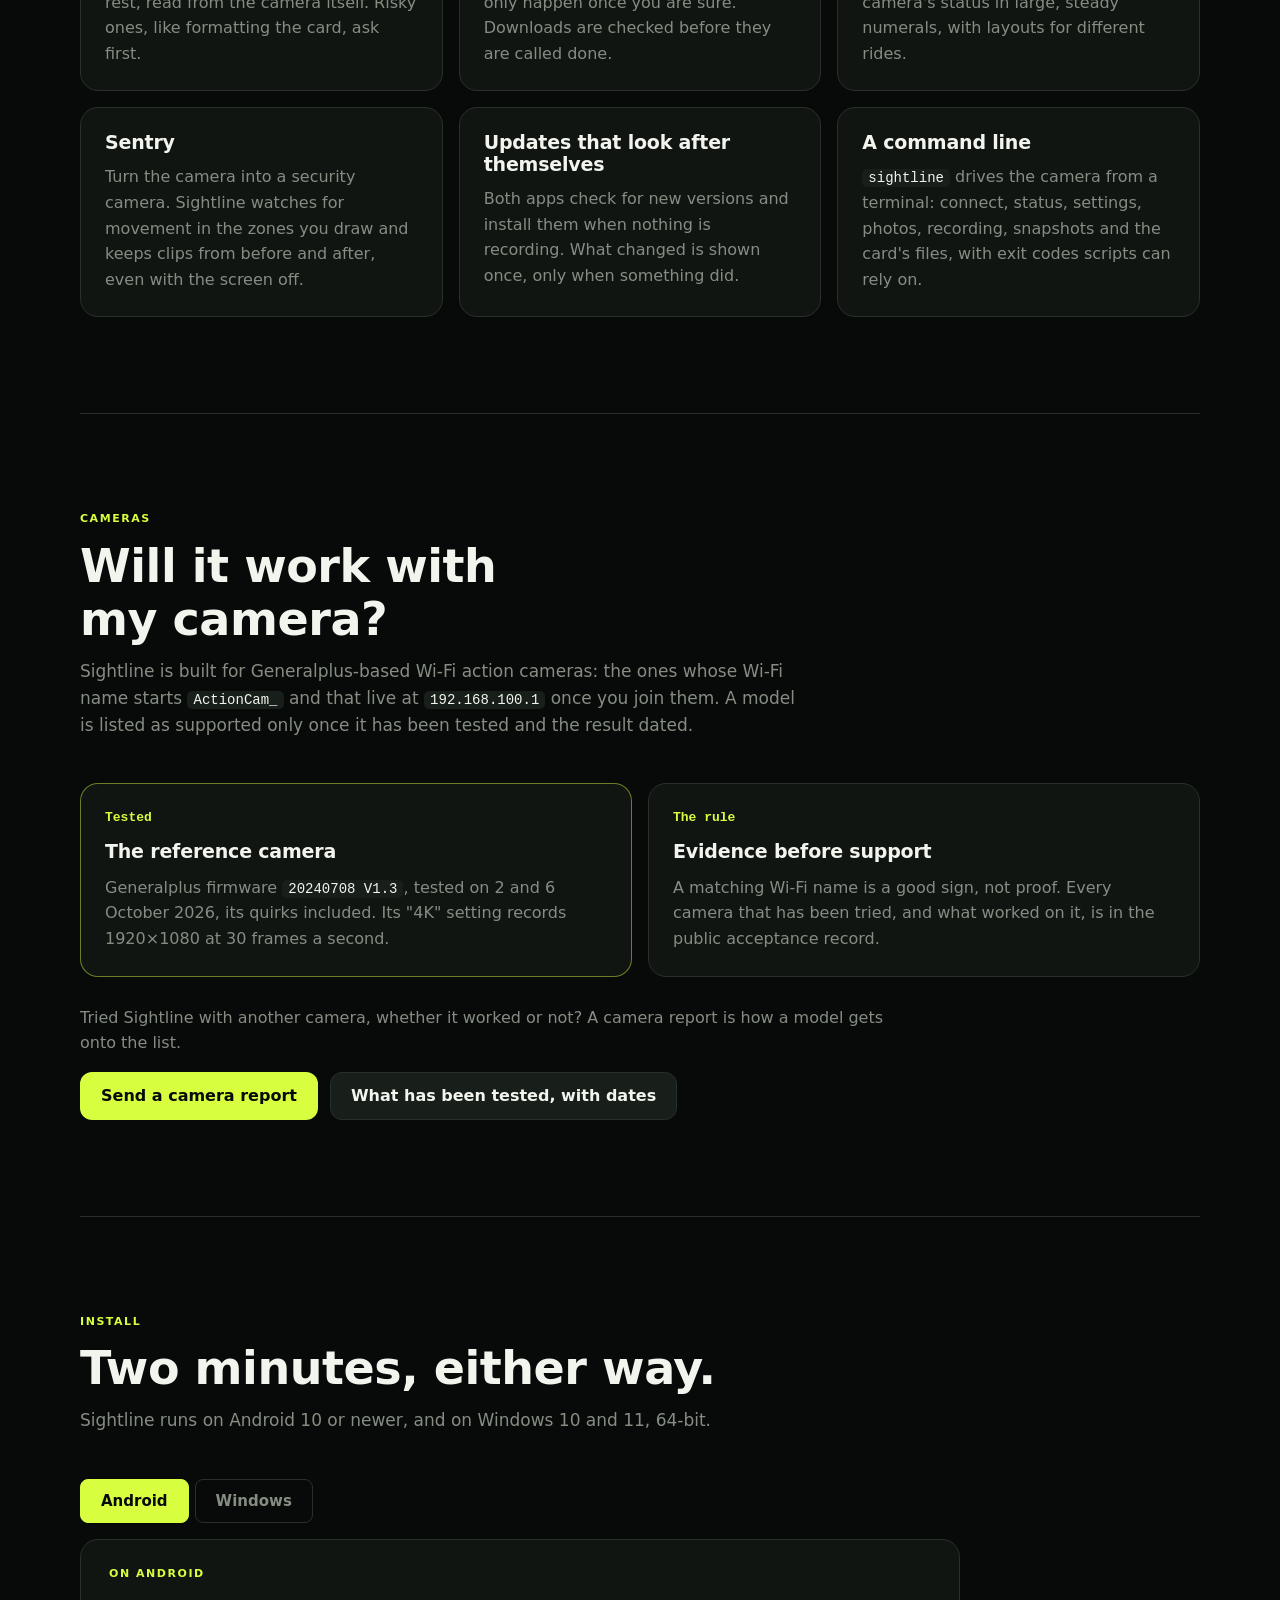
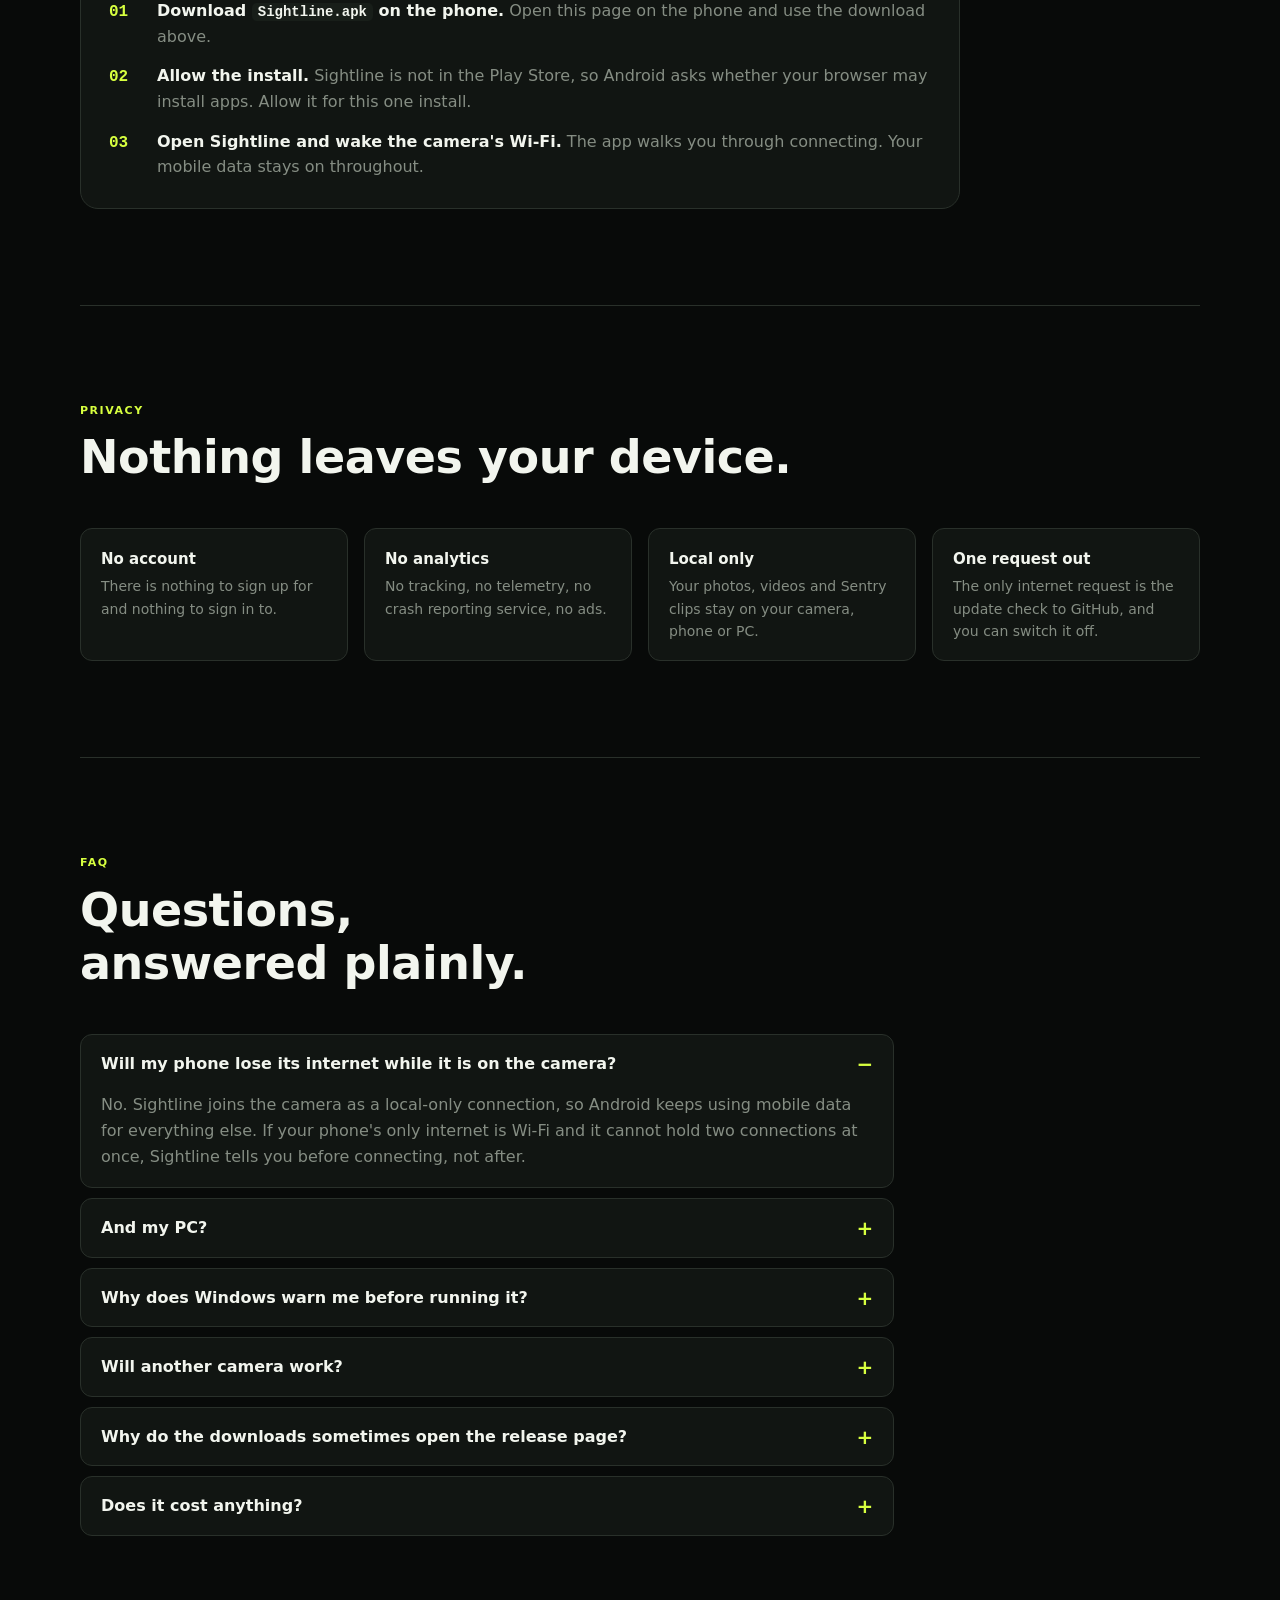
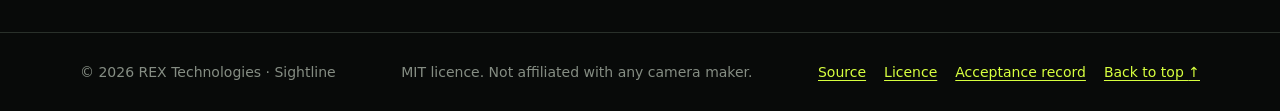
==== commit 13d352f9: "docs: the stream goes over UDP, and what the camera's resolutions record PROTOCOL.md replaces "one s" ====
--- a/site/index.html
+++ b/site/index.html
@@ -170,7 +170,7 @@
       </div>
       <div class="feature-card">
         <h3>Live view</h3>
-        <p>See the camera's picture as it happens, with grids, crop guides and stream statistics when you want them. Save a snapshot straight from the stream. The reference camera gives its picture once each time it starts, and its own buttons stay stuck afterwards until its battery is taken out, so Sightline starts it only when you ask.</p>
+        <p>See the camera's picture as it happens, with grids, crop guides and stream statistics when you want them. Save a snapshot straight from the stream.</p>
       </div>
       <div class="feature-card">
         <h3>Shutter and recording</h3>
@@ -217,7 +217,7 @@
       <div class="step step-verified">
         <span class="step-number">Tested</span>
         <h3>The reference camera</h3>
-        <p>Generalplus firmware <code>20240708 V1.3</code>, 4K video and 16 MP photos, tested on 2 and 6 October 2026, its quirks included.</p>
+        <p>Generalplus firmware <code>20240708 V1.3</code>, tested on 2 and 6 October 2026, its quirks included. Its "4K" setting records 1920×1080 at 30 frames a second.</p>
       </div>
       <div class="step">
         <span class="step-number">The rule</span>
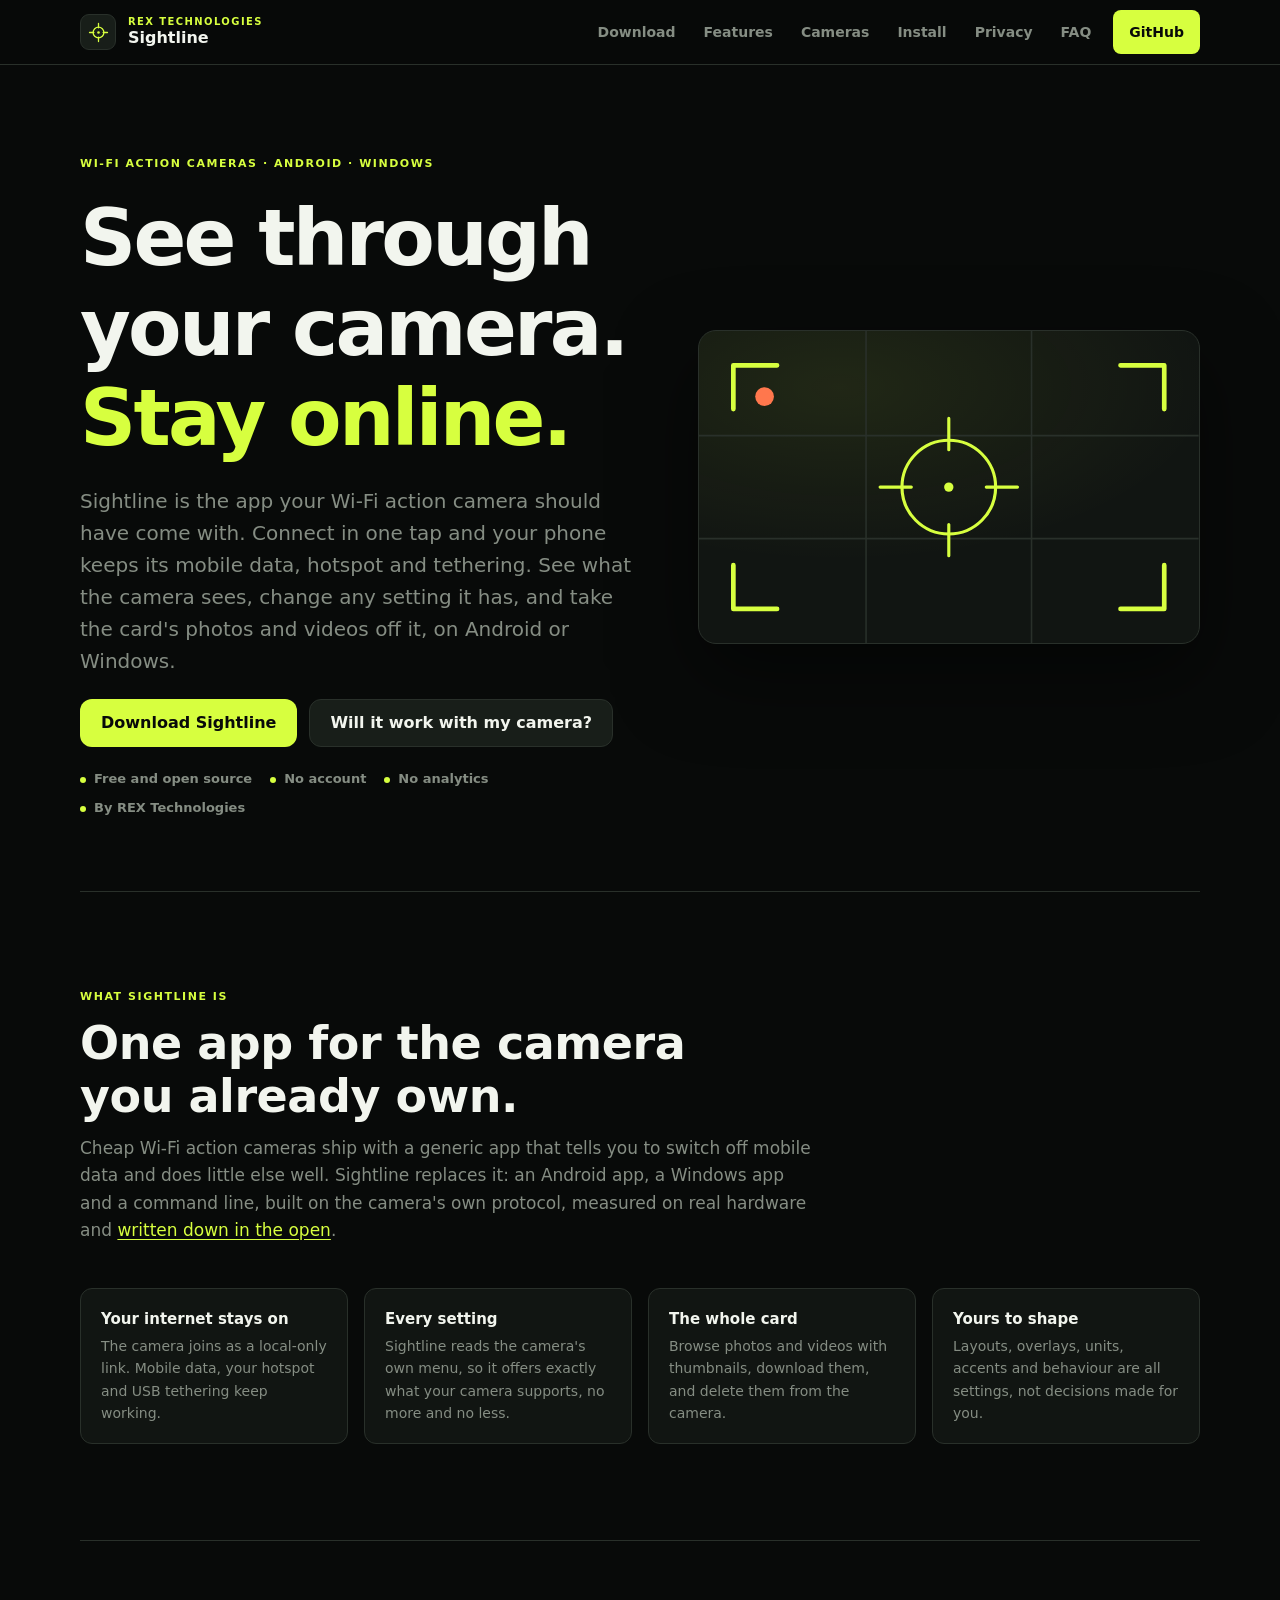
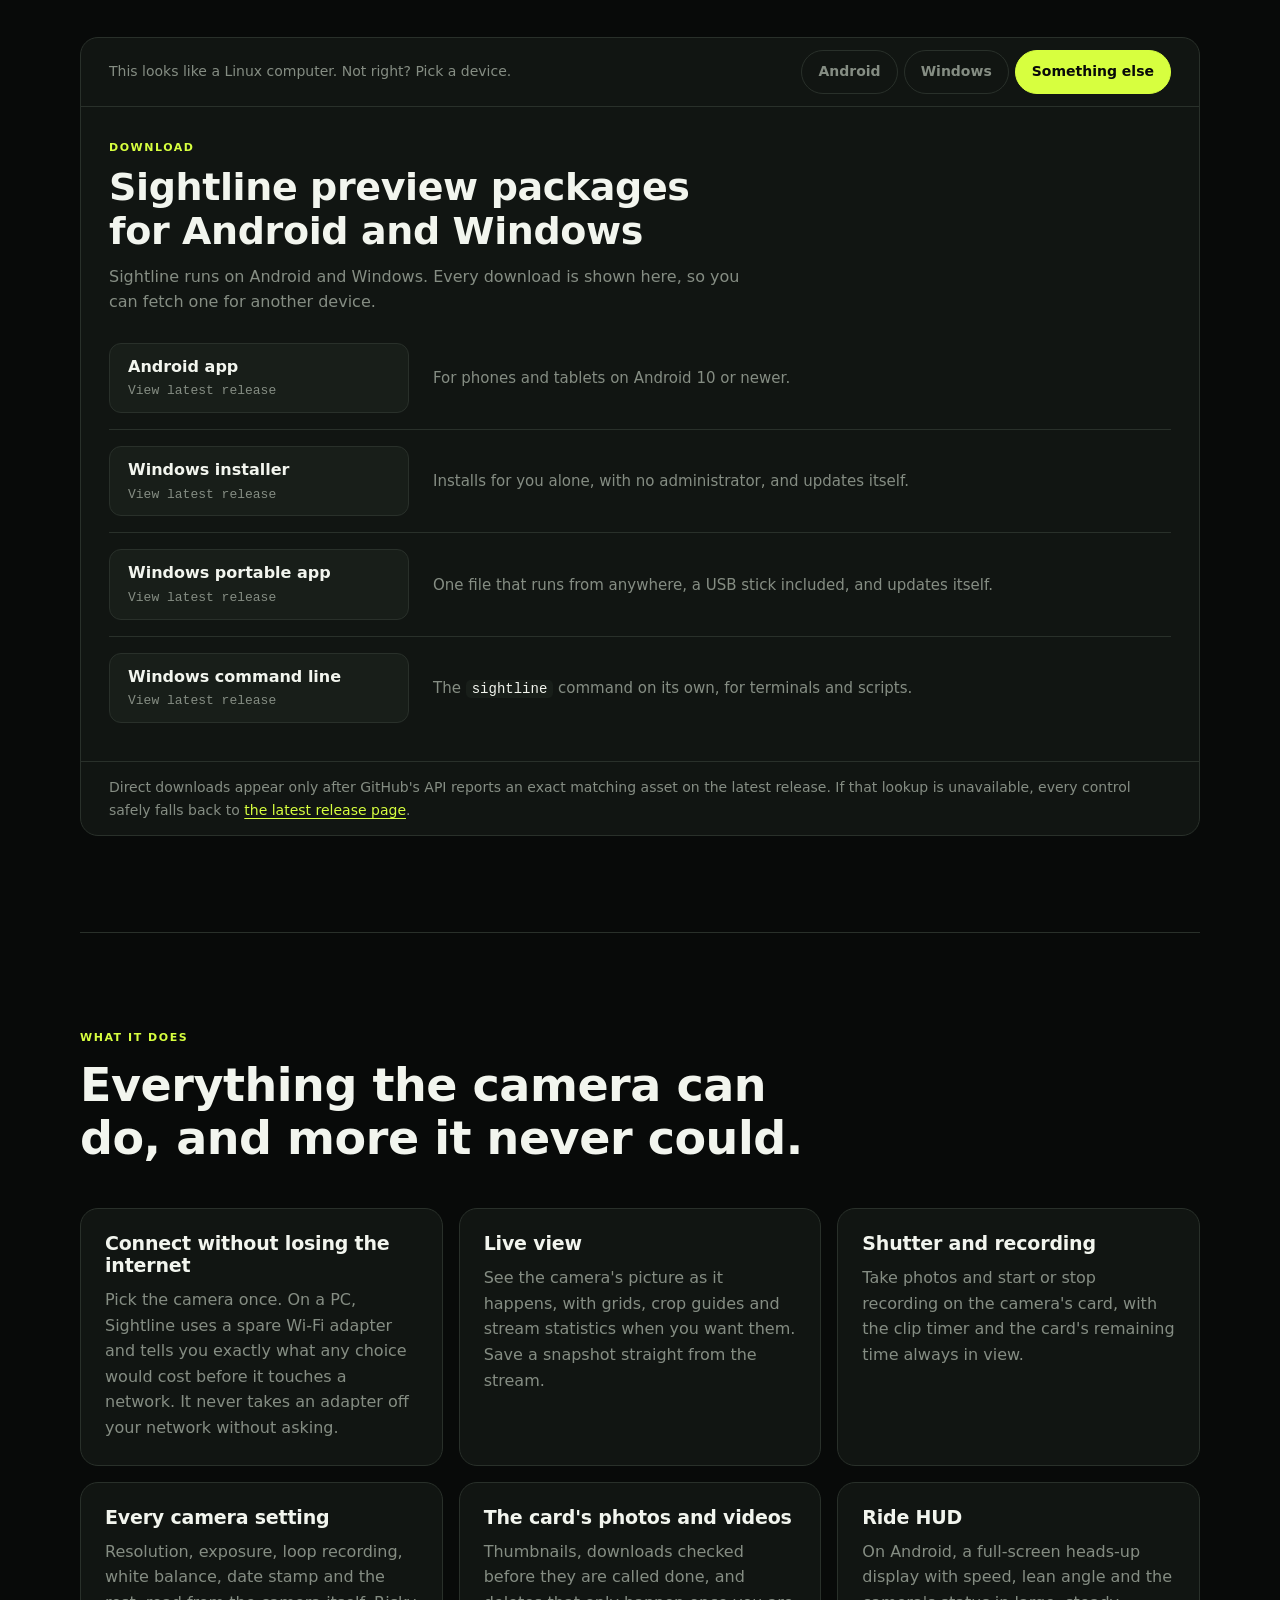
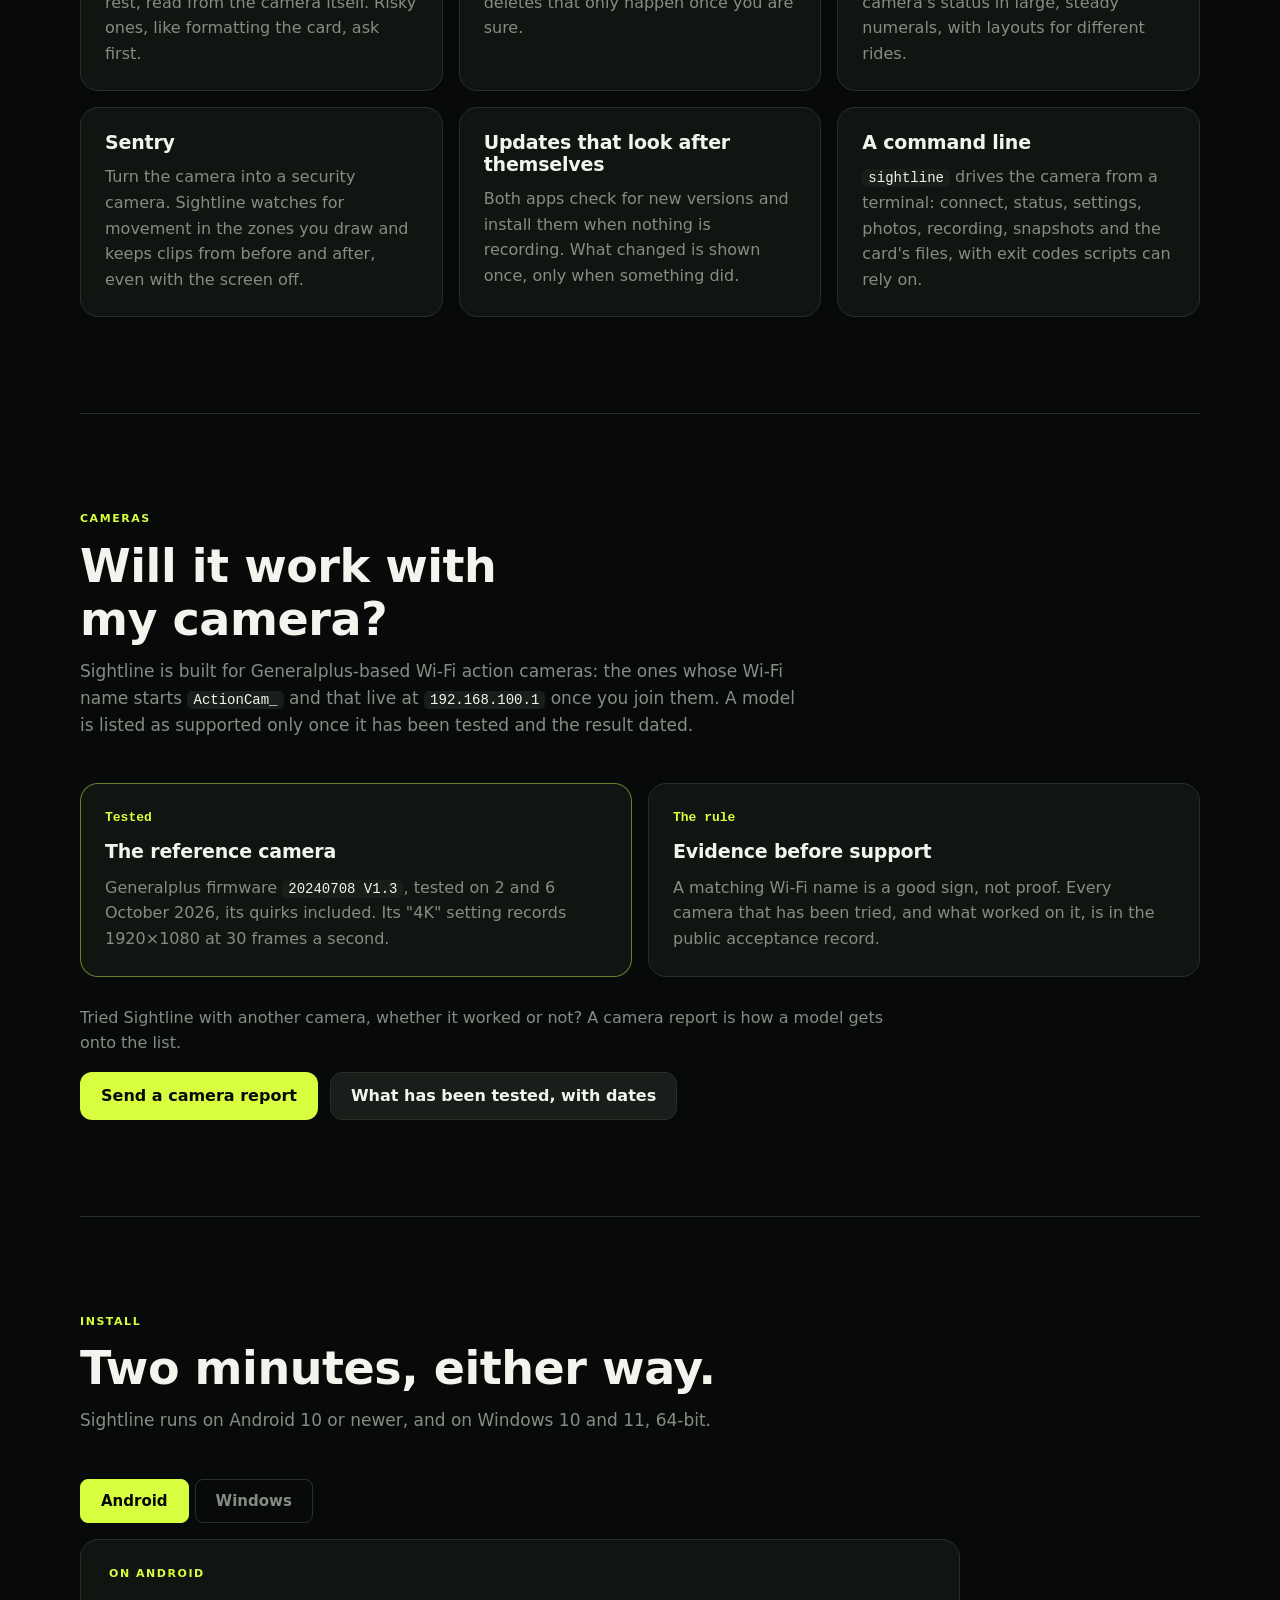
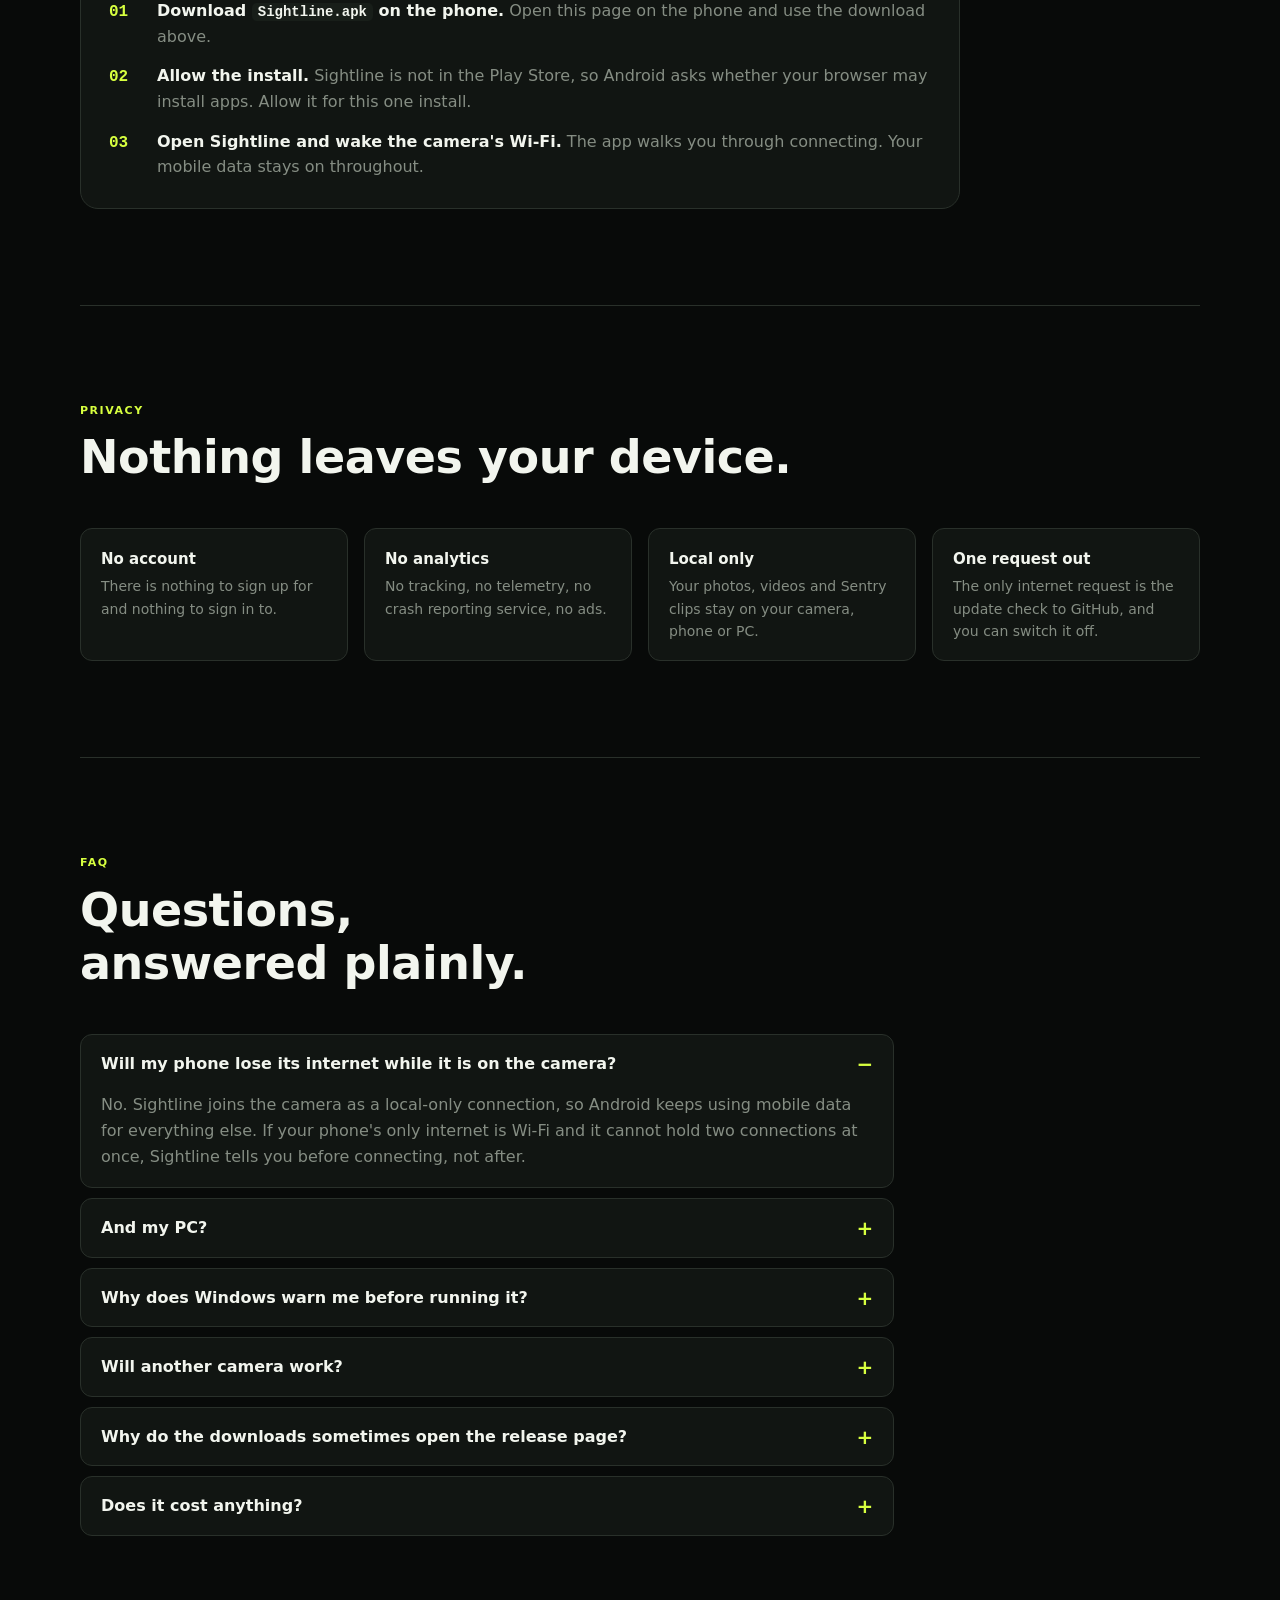
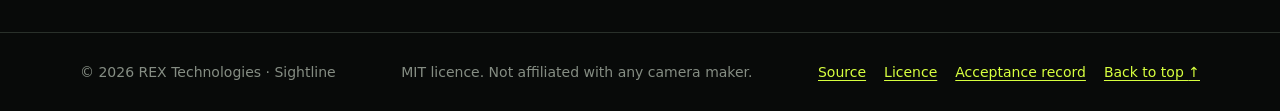
==== commit 991d1558: "fix(site): downloads are not said to pause and resume The site said the card's downloads can be paus" ====
--- a/site/index.html
+++ b/site/index.html
@@ -182,7 +182,7 @@
       </div>
       <div class="feature-card">
         <h3>The card's photos and videos</h3>
-        <p>Thumbnails, downloads that can be paused and resumed, and deletes that only happen once you are sure. Downloads are checked before they are called done.</p>
+        <p>Thumbnails, downloads checked before they are called done, and deletes that only happen once you are sure.</p>
       </div>
       <div class="feature-card">
         <h3>Ride HUD</h3>
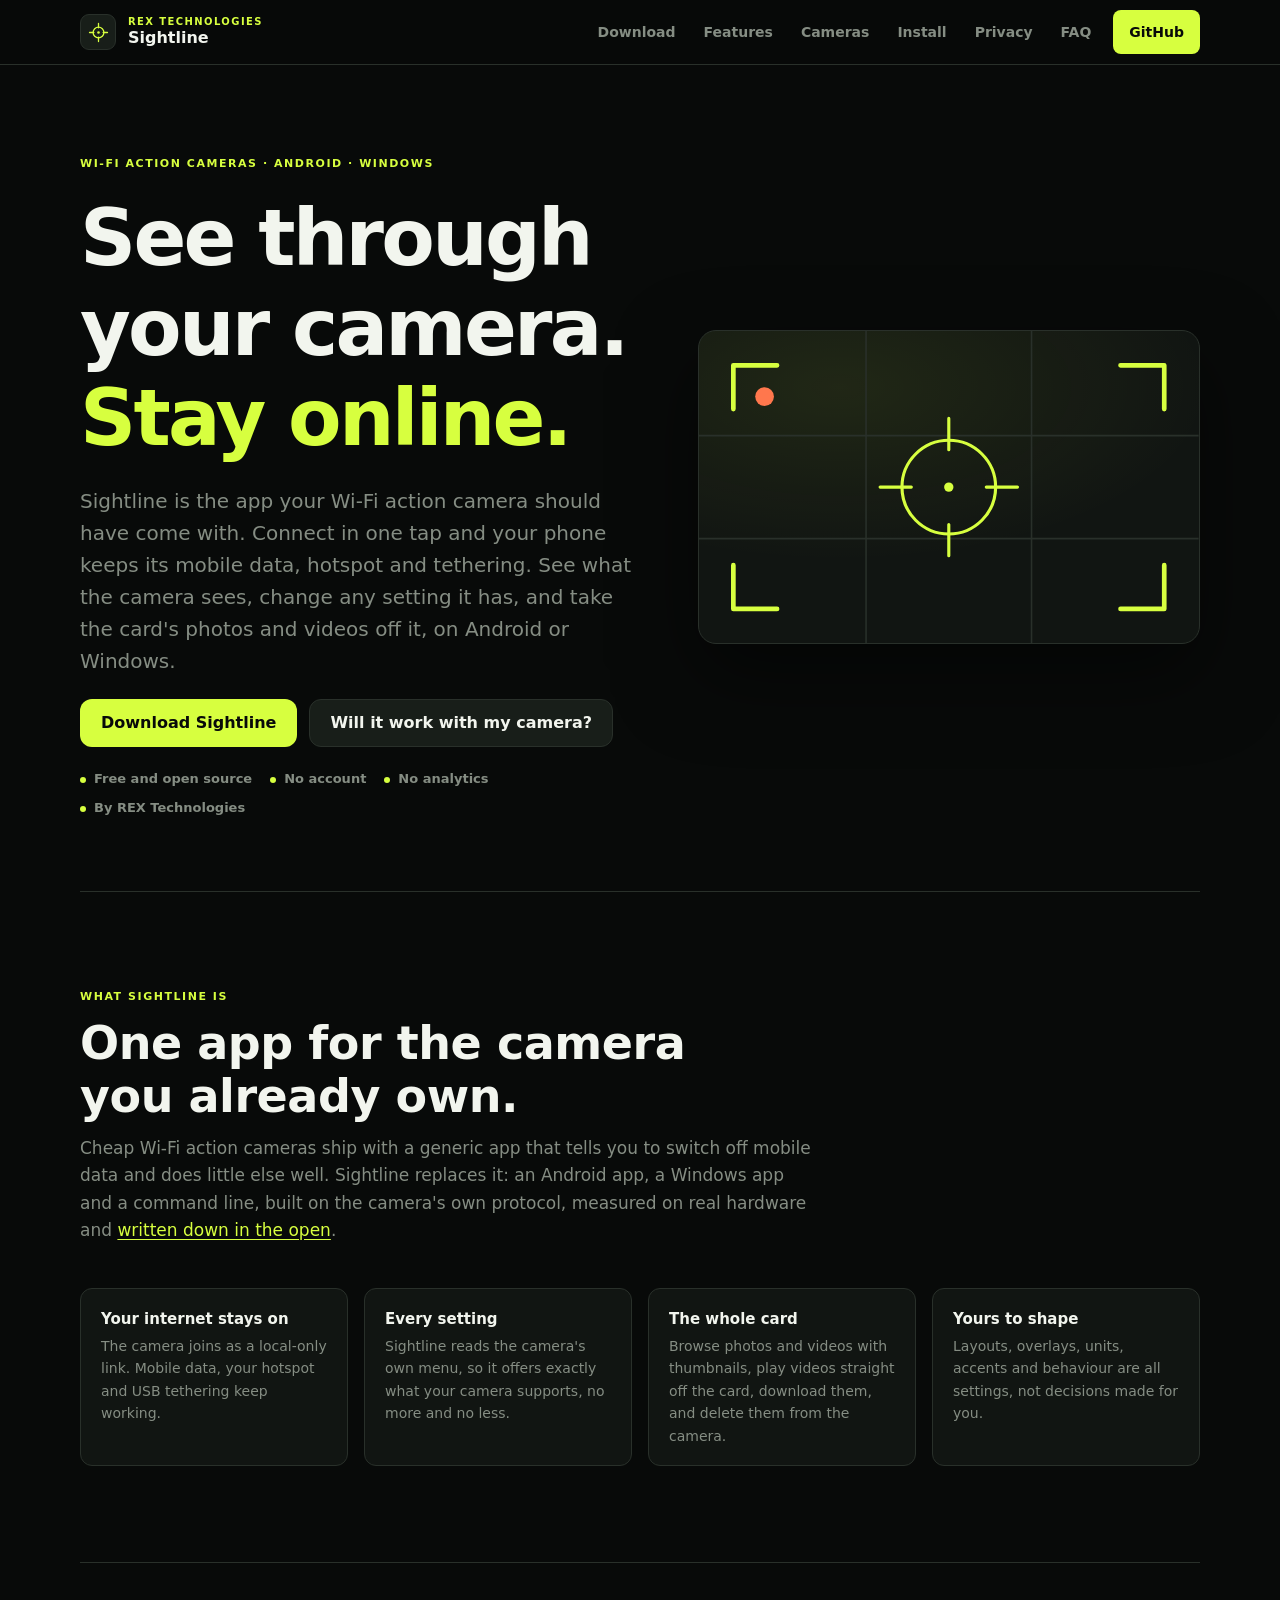
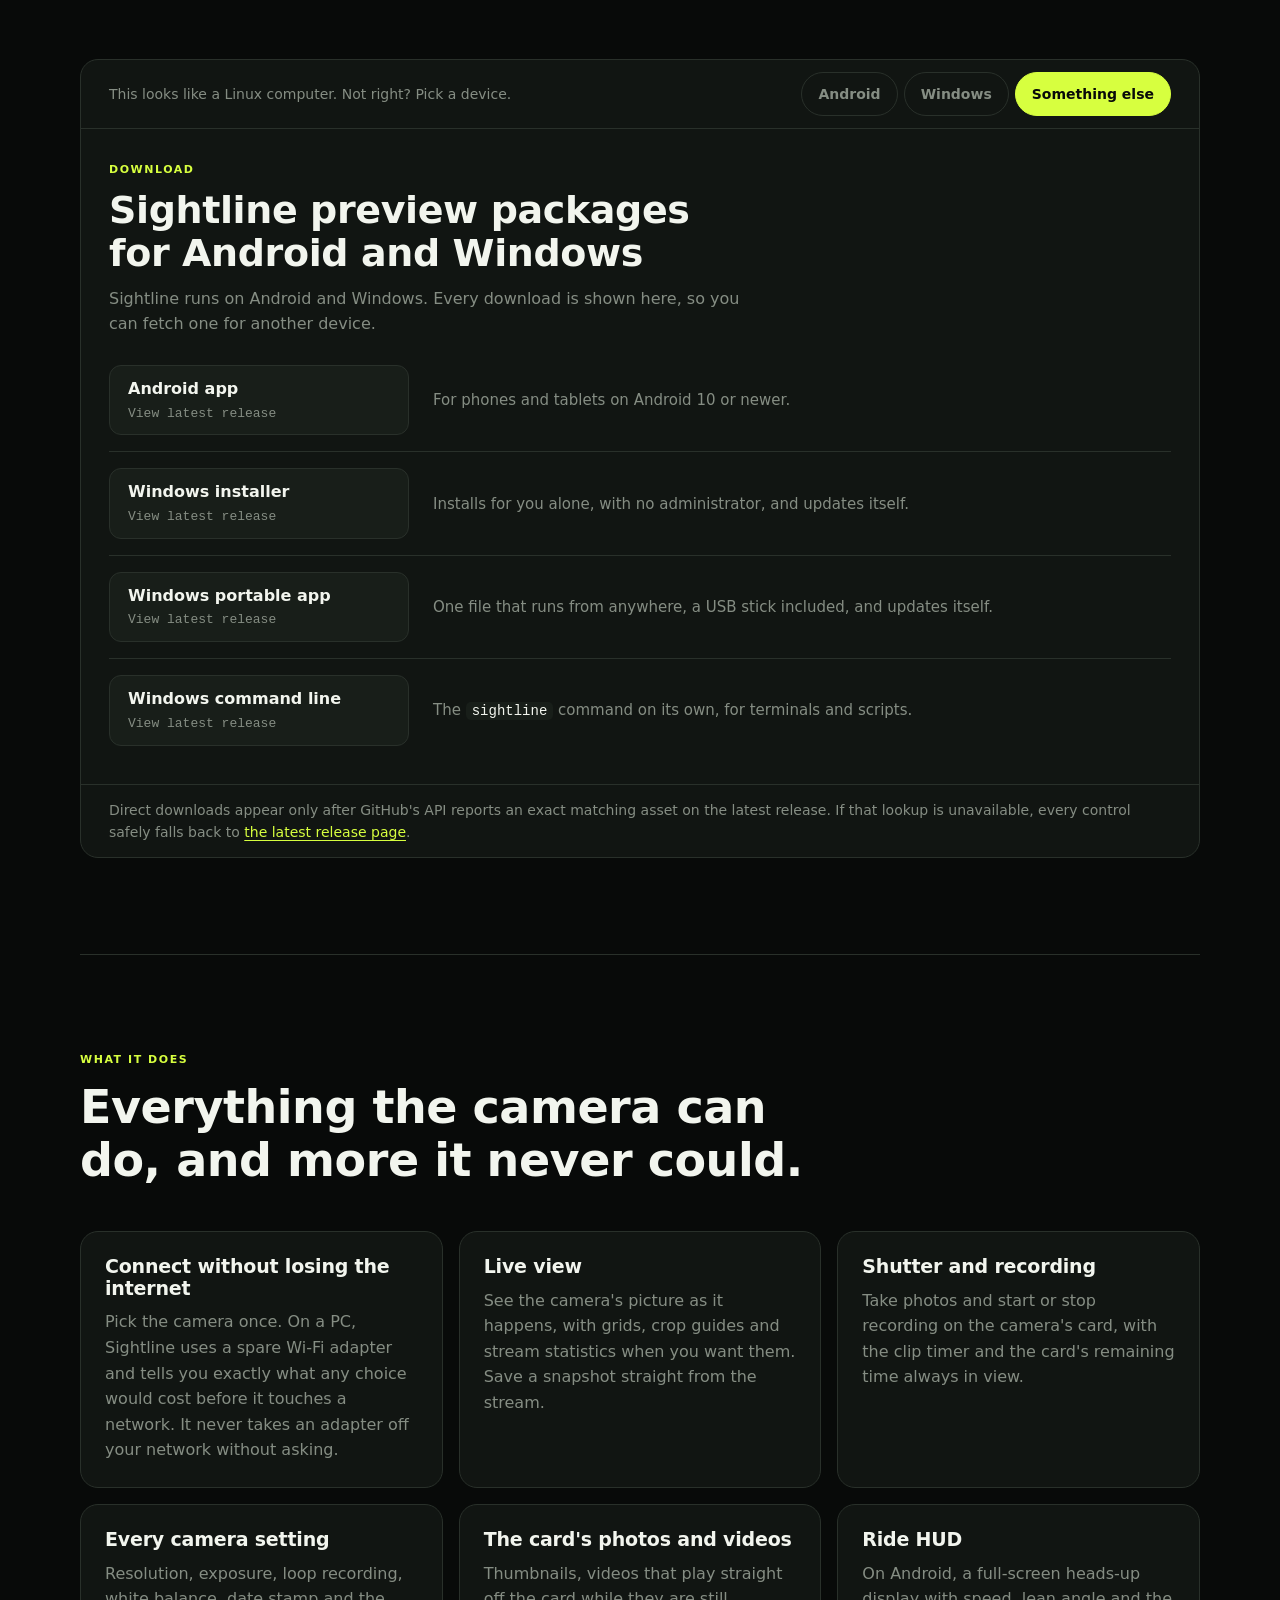
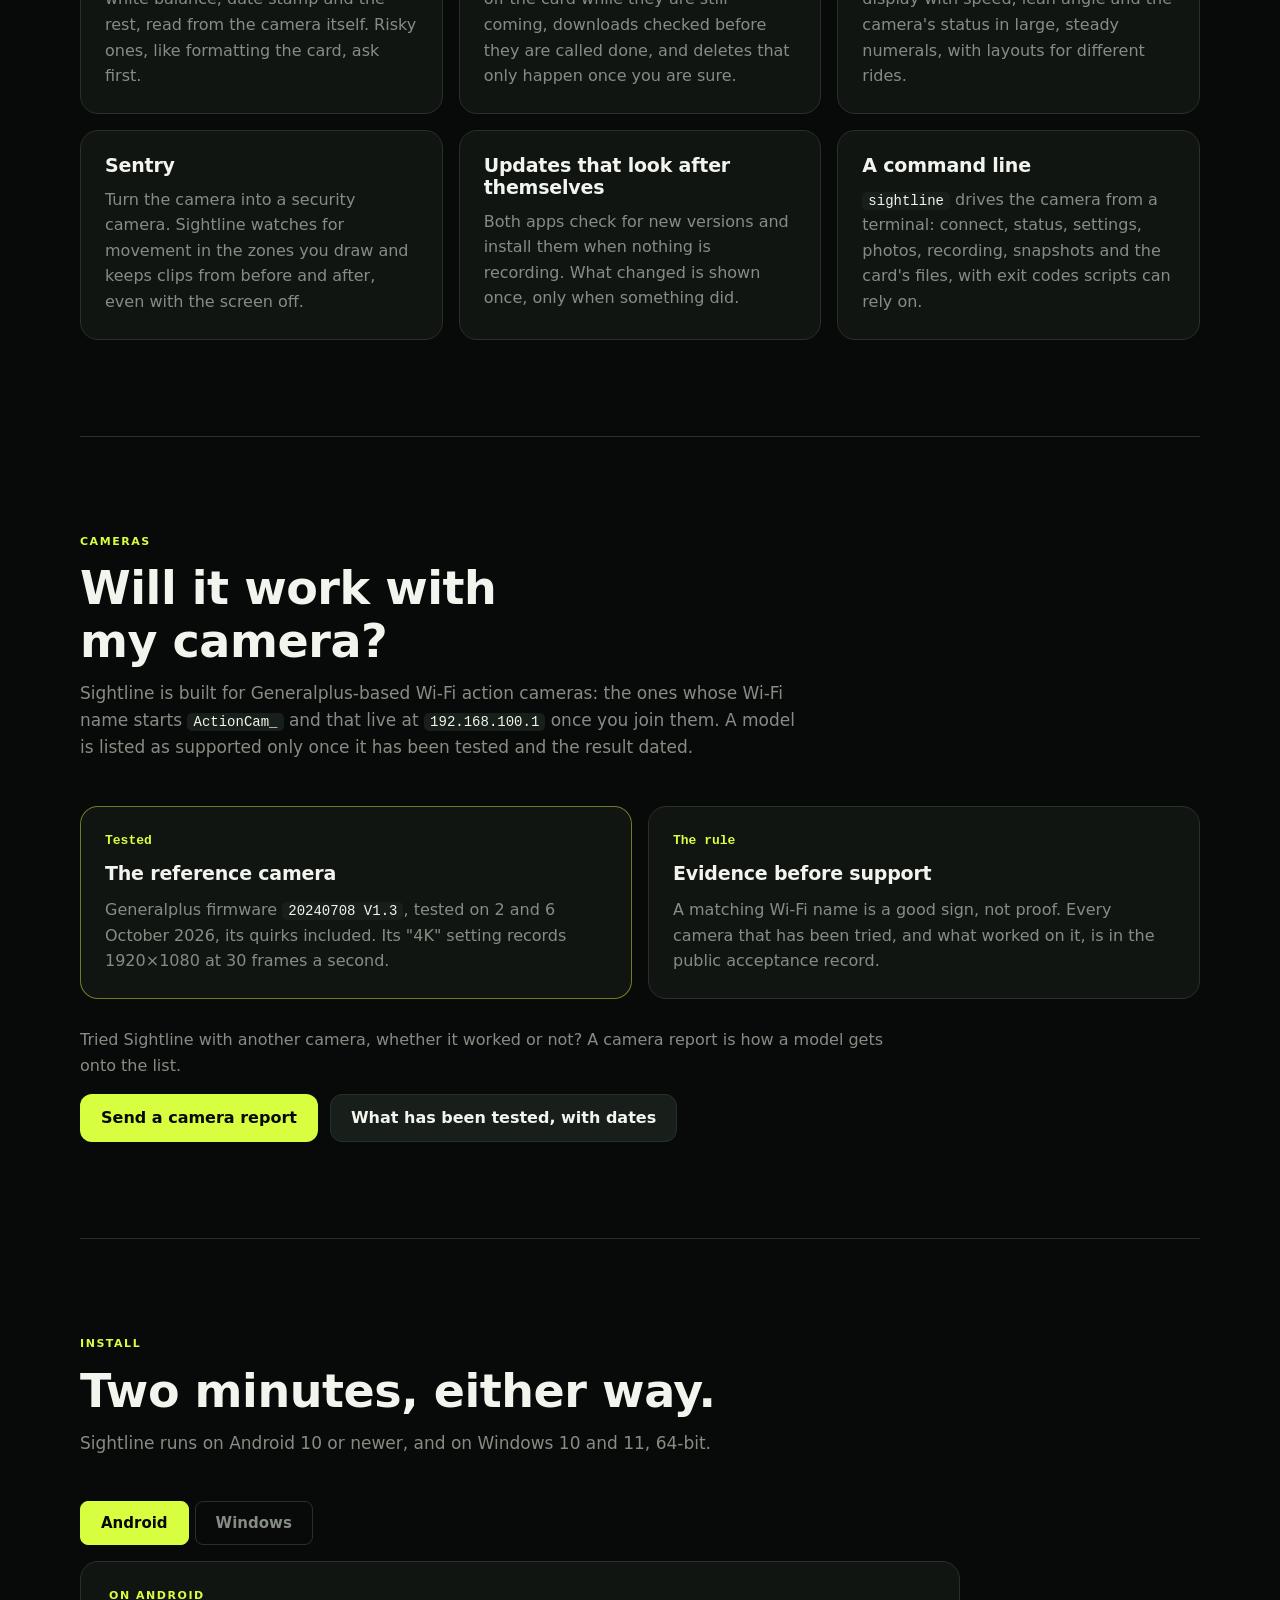
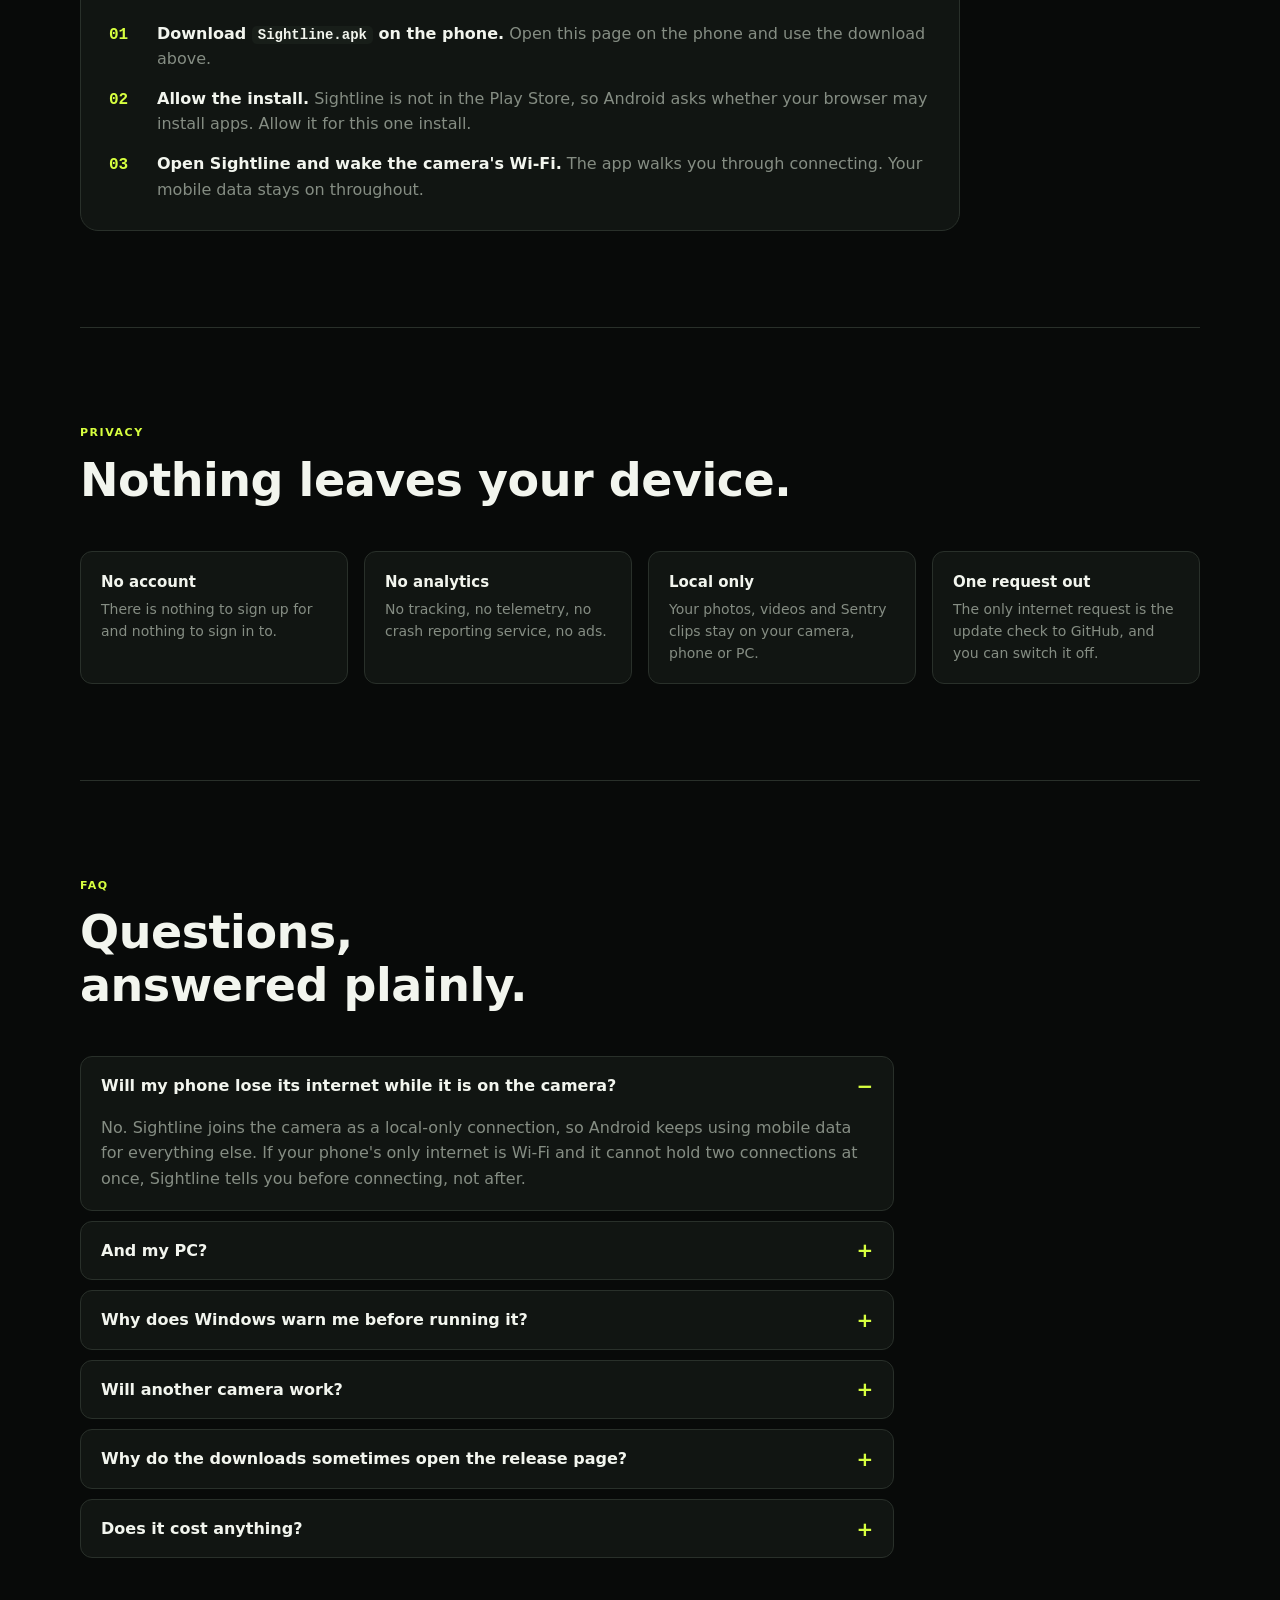
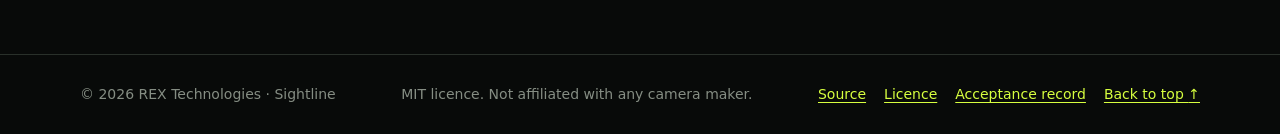
==== commit 04bf360b: "feat(android): play a video from the card, with its sound Pick one video on the card and Play shows " ====
--- a/site/index.html
+++ b/site/index.html
@@ -90,7 +90,7 @@
     <div class="facts">
       <div><strong>Your internet stays on</strong><span>The camera joins as a local-only link. Mobile data, your hotspot and USB tethering keep working.</span></div>
       <div><strong>Every setting</strong><span>Sightline reads the camera's own menu, so it offers exactly what your camera supports, no more and no less.</span></div>
-      <div><strong>The whole card</strong><span>Browse photos and videos with thumbnails, download them, and delete them from the camera.</span></div>
+      <div><strong>The whole card</strong><span>Browse photos and videos with thumbnails, play videos straight off the card, download them, and delete them from the camera.</span></div>
       <div><strong>Yours to shape</strong><span>Layouts, overlays, units, accents and behaviour are all settings, not decisions made for you.</span></div>
     </div>
   </section>
@@ -182,7 +182,7 @@
       </div>
       <div class="feature-card">
         <h3>The card's photos and videos</h3>
-        <p>Thumbnails, downloads checked before they are called done, and deletes that only happen once you are sure.</p>
+        <p>Thumbnails, videos that play straight off the card while they are still coming, downloads checked before they are called done, and deletes that only happen once you are sure.</p>
       </div>
       <div class="feature-card">
         <h3>Ride HUD</h3>
